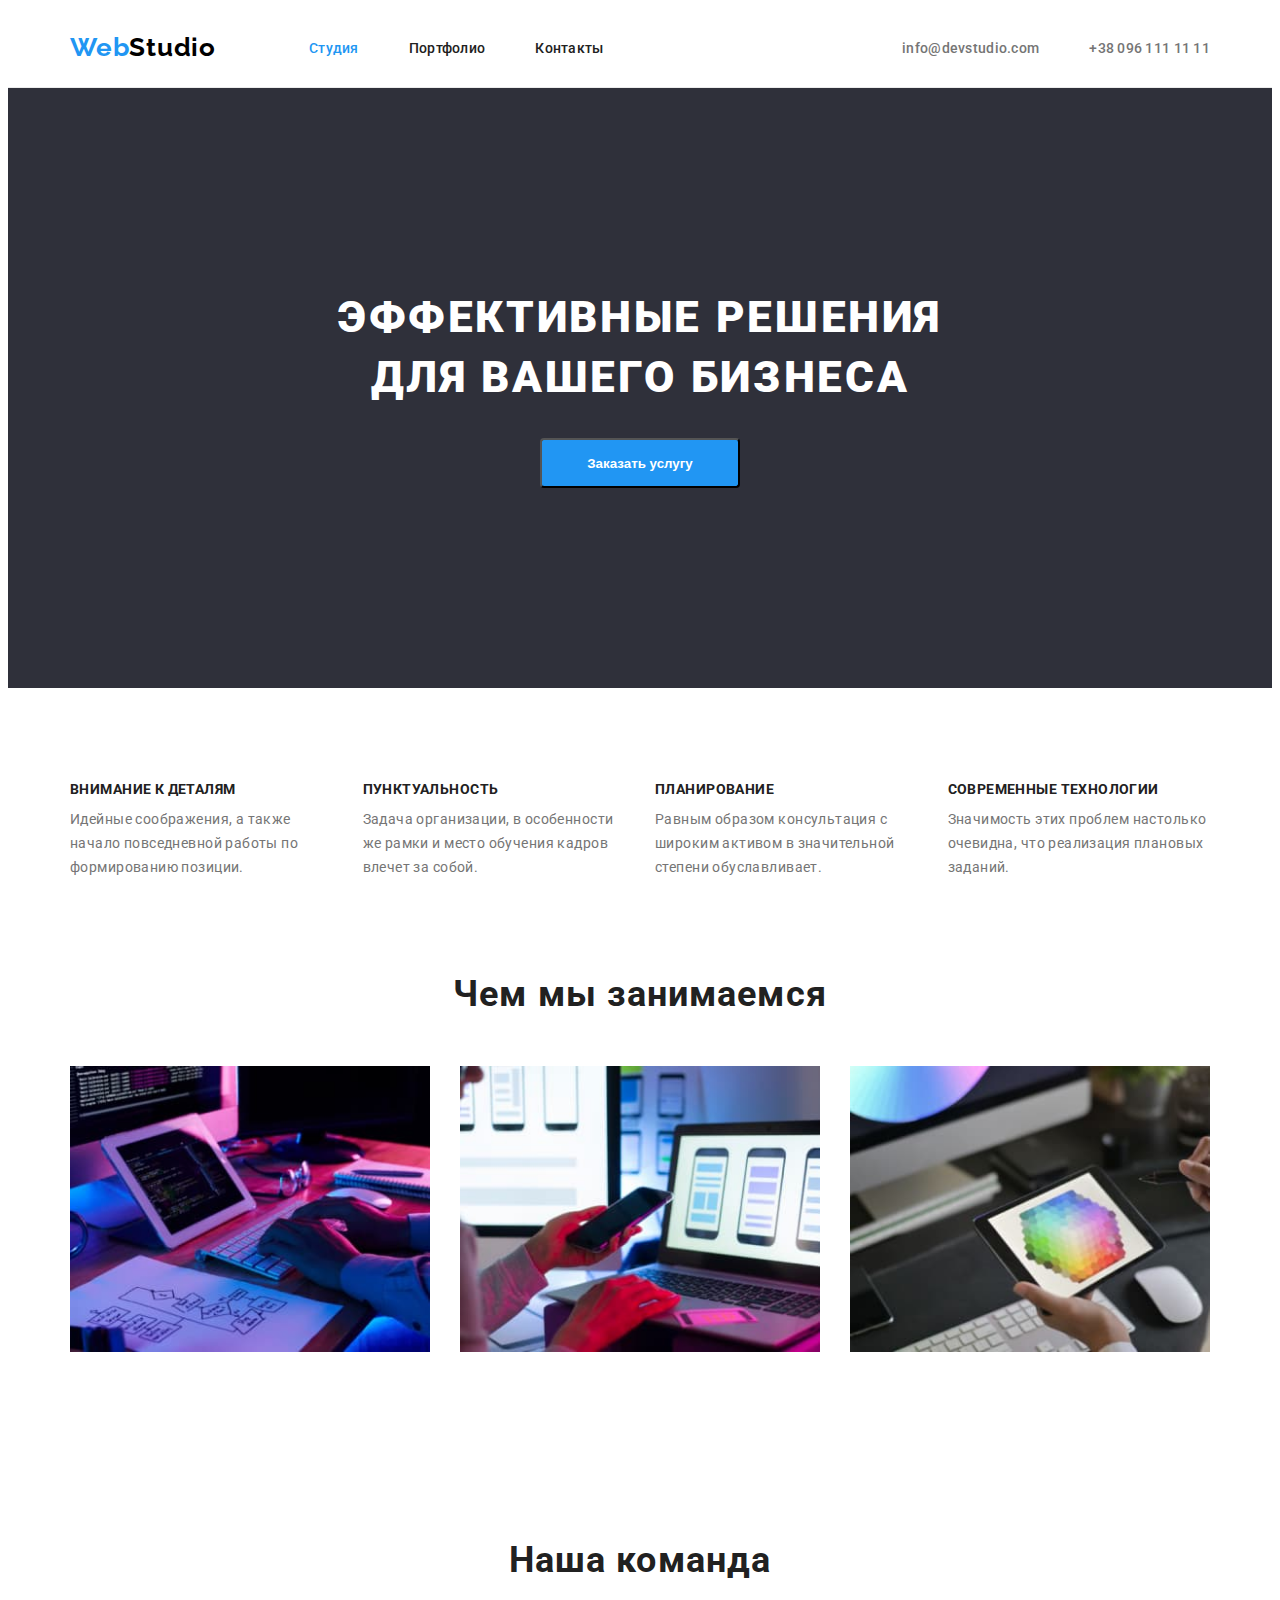
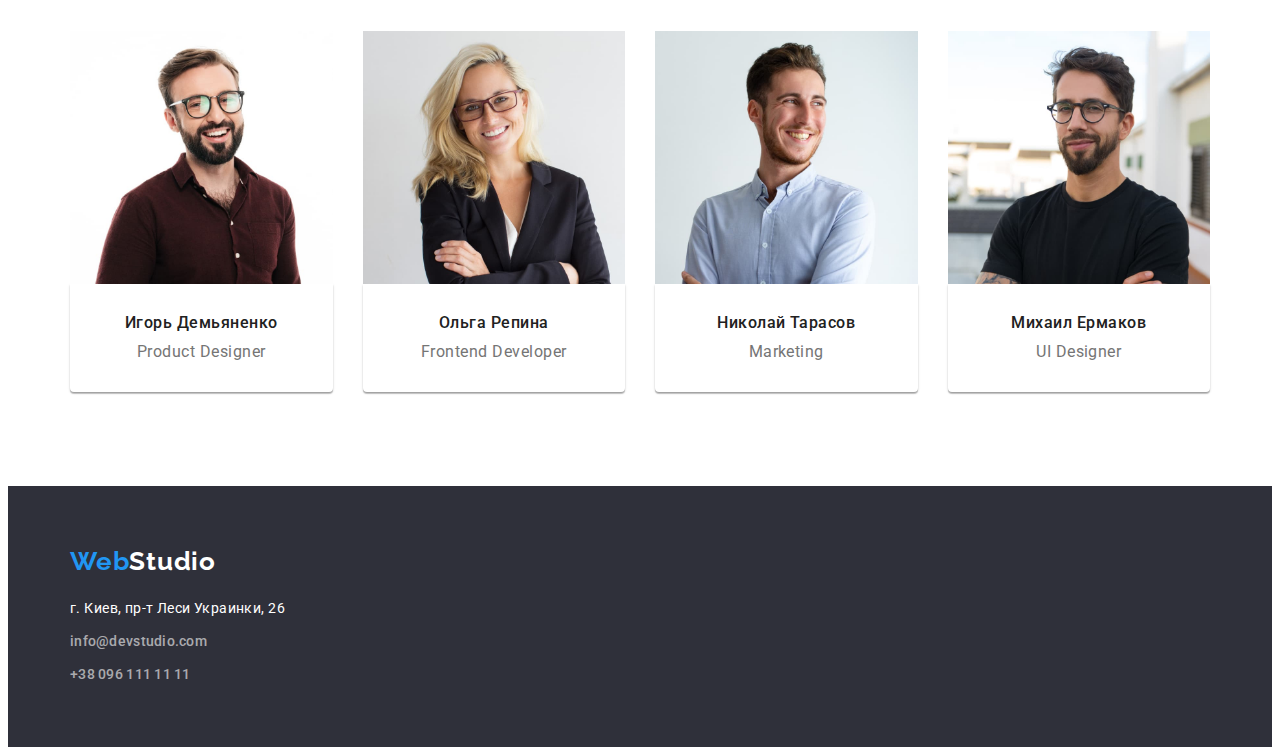
==== index.html @ b9862cbe "adds  previous files" ====
<!DOCTYPE html>
<html lang="ru">
<head>
    <meta charset="UTF-8">
    <meta http-equiv="X-UA-Compatible" content="IE=edge">
    <meta name="viewport" content="width=device-width, initial-scale=1.0">
    <title>Студия</title>
    <link rel="preconnect" href="https://fonts.googleapis.com">
    <link rel="preconnect" href="https://fonts.gstatic.com" crossorigin>
    <link href="https://fonts.googleapis.com/css2?family=Raleway:wght@700&family=Roboto:wght@400;500;700;900&display=swap"
        rel="stylesheet">
        <link rel="stylesheet" href="https://cdnjs.cloudflare.com/ajax/libs/modern-normalize/1.1.0/modern-normalize.min.css"
            integrity="sha512-wpPYUAdjBVSE4KJnH1VR1HeZfpl1ub8YT/NKx4PuQ5NmX2tKuGu6U/JRp5y+Y8XG2tV+wKQpNHVUX03MfMFn9Q=="
            crossorigin="anonymous" referrerpolicy="no-referrer" />
        <link rel="stylesheet" href="./css/styles.css">
</head>
<body>

    <!--Header-->
    <header class="site-header">
        <div class="container header-container">
            <nav class="nav">
                <div class="header-navigation">
                    <a href="./index.html" class="link-logo link logo-header"><span class="accent-logo">Web</span><span
                            class="part-logo">Studio</span></a>
                    <ul class="list-nav list header-list">
                        <li class="item-nav"><a href="./index.html" class="link current">Студия</a></li>
                        <li class="item-nav"><a href="./portfolio.html" class="link">Портфолио</a></li>
                        <li class="item-nav"><a href="" class="link">Контакты</a></li>
                    </ul>
                </div>
            </nav>
            <ul class="list-direction list header-list-direction">
                <li class="item item-direction"><a href="mailto:info@devstudio.com" class="link">info@devstudio.com</a></li>
                <li class="item item-direction"><a href="tel:+380961111111" class="link">+38 096 111 11 11</a></li>
            </ul>
        </div>
    </header>
    <main>
        <!--Hero-->
    
        <section class="hero section">
            <div class="container hero-container">
            <h1 class="hero-title">Эффективные решения для вашего бизнеса</h1>
            <button type="button" class="button-hero">Заказать услугу</button>
            </div>
        </section>
        <!--Benefits-->
        <section class="benefits section">
            <div class="container">
            <ul class="list-benefits list">
                <li class="item benefits-item">
                    <h3 class="title benefits-title">Внимание к деталям</h3>
                    <p class="text">Идейные соображения, а также начало повседневной работы по формированию позиции.</p>
                    </li>
                <li class="item benefits-item">
                    <h3 class="title benefits-title">Пунктуальность</h3>
                    <p class="text">Задача организации, в особенности же рамки и место обучения кадров влечет за собой.</p>
                </li>
                <li class="item benefits-item">
                    <h3 class="title benefits-title">Планирование</h3>
                    <p class="text">Равным образом консультация с широким активом в значительной степени обуславливает.</p>
                </li>
                <li class="item benefits-item">
                    <h3 class="title benefits-title">Современные технологии</h3>
                    <p class="text">Значимость этих проблем настолько очевидна, что реализация плановых заданий.</p>
                </li>
            </ul>
        </div>
        </section>
        <!--Work-->
        <section class="work section" >
        <div class="container work-container">
            <h2 class="title title-container">Чем мы занимаемся</h2>
            <ul class="list-work list">
            <li class="item item-work">
                <img src="./images/photo-one.jpg" alt="руки набирают на клавиатуре код страницы" width="370" class="picture">
            </li>
            <li class="item item-work">
                <img src="./images/photo-two.jpg" alt="подбирают дизайн для смартфона" width="370" class="picture">
            </li>
            <li class="item item-work">
                <img src="./images/photo-three.jpg" alt="подбирают цветовые решения" width="370" class="picture">
            </li>
            </ul>
        </div>
        </section>
        <!--Team-->
        <section class="team section">
        <div class="container team-container">
            <h2 class="title title-container">Наша команда</h2>
            <ul class="list-team list">
                <li class="item-team item"> 
                    <img src="./images/photo-igori.jpg" alt="фото Игорь" width="270" class="picture-team">
                <div class="item-team-content">
                    <h3 class="team-title">Игорь Демьяненко</h3>
                    <p class="text">Product Designer</p>
            </div>
                </li>      
                <li class="item-team item "> 
                    <img src="./images/photo-oliga.jpg" alt="фото Ольга" width="270" class="picture-team">
                <div class="item-team-content">
                    <h3 class="team-title">Ольга Репина</h3>
                    <p class="text">Frontend Developer</p> 
            </div>
                </li>          
                <li class="item-team item">
                    <img src="./images/photo-nikolaj.jpg" alt="фото Николай" width="270" class="picture-team">
                <div class="item-team-content">
                    <h3 class="team-title">Николай Тарасов</h3>
                    <p class="text">Marketing</p>             
            </div>
                </li>          
                <li class="item-team item ">
                    <img src="./images/photo-mihail.jpg" alt="фото Михаил" width="270" class="picture-team">
                <div class="item-team-content">
                    <h3 class="team-title">Михаил Ермаков</h3>
                    <p class="text">UI Designer</p>             
            </div>
                </li>
            </ul>
        </div>
        </section>
    </main>
    <!--Footer-->
    <footer class="footer">
    <div class="container">
        <a href="./index.html" class="link-logo link logo-footer"><span class="accent-logo">Web</span><span class="part-logo">Studio</span></a>
        <address class="address footer-address">г. Киев, пр-т Леси Украинки, 26</address>
        <ul class="list-direction list">
            <li class="item footer-item"><a href="mailto:info@devstudio.com" class="link">info@devstudio.com</a></li>
            <li class="item footer-item"><a href="tel:+380961111111" class="link">+38 096 111 11 11</a></li>
        </ul> 
    </div>
    </footer>

</body>
</html>
---- css/styles.css ----
:root {
  --primary-text-color: #757575;
  --secondary-text-color: #212121;
  --accent-text-color: #2196f3;
  --white-color: #ffffff;
  --background-aditional-color: #f5f4fa;
  --background-accent-color: #2f303a;
  --secondary-logo-color: #000000;
  --header-border-color: #ececec;
  --border-color: #eeeeee;
}
html {
  box-sizing: border-box;
}
*,
*::before,
*::after {
  box-sizing: inherit;
}
p,
h1,
h2,
h3,
h4,
h5,
h6 {
  margin: 0;
}

ul {
  margin: 0;
  padding: 0;
  list-style: none;
}
img {
  display: block;
  max-width: 100%;
  height: auto;
}
address {
  font-style: normal;
}
body {
  background-color: var(--white-color);
  color: var(--primary-text-color);
  font-family: Roboto, Sans-serif;
}
.title {
  color: var(--secondary-text-color);
}
.link {
  text-decoration: none;
}
.button {
  font-family: inherit;
  cursor: pointer;
}
.button:hover,
.button:focus {
  color: var(--white-color);
  background-color: var(--accent-text-color);
}
.container {
  width: 1170px;
  padding-left: 15px;
  padding-right: 15px;
  margin: 0 auto;
}
.title-container {
  margin-bottom: 50px;
}
.section {
  padding-top: 94px;
  padding-bottom: 94px;
}

/* ------------------------------------------------header---------------------------------*/

.header-container {
  display: flex;
  align-items: center;
  justify-content: space-between;
}
.header-navigation {
  display: flex;
  align-items: center;
}
.header-list {
  display: flex;
  align-items: center;
}
.header-list-direction {
  display: flex;
  align-items: center;
  margin-left: auto;
}
.site-header {
  border-bottom: 1px solid var(--header-border-color);
  padding-top: 24px;
  padding-bottom: 25px;
}

/*--------------------------------------------------logo-----------------------------------*/

.nav .link-logo {
  font-family: Raleway, sans-serif;
  font-weight: 700;
  font-size: 26px;
  line-height: 1.17;
  letter-spacing: 0.03em;
  text-decoration: none;
}
.accent-logo {
  color: var(--accent-text-color);
}
.part-logo {
  color: var(--secondary-logo-color);
}
.logo-header {
  margin-right: 93px;
}
/*------------------------------------------------navigation----------------------------------*/
.list-nav .link {
  color: var(--secondary-text-color);
  font-weight: 500;
  font-size: 14px;
  line-height: 1.14;
  letter-spacing: 0.02em;
}
.item-nav {
  margin-right: 50px;
}
.item-nav:last-child {
  margin-right: 0;
}
.current.link {
  color: var(--accent-text-color);
}
.link:hover,
.link:focus {
  color: var(--accent-text-color);
}
/*------------------------------------------------direction----------------------------------*/
.list-direction .link {
  color: inherit;
  font-weight: 500;
  font-size: 14px;
  line-height: 1.14;
  letter-spacing: 0.02em;
}
.list-direction .link:hover,
.list-direction .link:focus {
  color: var(--accent-text-color);
}
.item-direction {
  margin-right: 50px;
}
.item-direction:last-child {
  margin-right: 0;
}
/*------------------------------------------------hero----------------------------------*/

.hero {
  background-color: var(--background-accent-color);
  padding-top: 200px;
  padding-bottom: 200px;
}
.hero-title {
  color: var(--white-color);
  background-color: var(--background-accent-color);
  font-weight: 900;
  font-size: 44px;
  line-height: 1.36;
  letter-spacing: 0.06em;
  text-align: center;
  text-transform: uppercase;
  margin-bottom: 30px;
  max-width: 696px;
  margin-left: auto;
  margin-right: auto;
}

.button-hero {
  display: block;
  margin: 0 auto;
  font-weight: 700;
  min-width: 200px;
  min-height: 50px;
  border-radius: 4px;
  padding: 10px 32px;
  cursor: pointer;
  background-color: var(--accent-text-color);
  color: var(--white-color);
}
/*------------------------------------------------Benefits----------------------------------*/
.benefits-title {
  font-weight: 700;
  font-size: 14px;
  line-height: 1.14;
  letter-spacing: 0.03em;
  text-transform: uppercase;
  color: var(--secondary-text-color);
  margin-bottom: 10px;
}
.benefits .text {
  font-size: 14px;
  line-height: 1.71;
  letter-spacing: 0.03em;
}

.list-benefits {
  display: flex;
  flex-wrap: wrap;
  margin-left: -30px;
}
.benefits-item {
  flex-basis: calc(100% / 4 - 30px);
  margin-left: 30px;
}
/*------------------------------------------------work----------------------------------*/
.work {
  padding-top: 0;
}
.work .title {
  font-weight: 700;
  font-size: 36px;
  line-height: 1.16;
  text-align: center;
  letter-spacing: 0.03em;
  color: var(--secondary-text-color);
  margin-bottom: 50px;
}
.list-work {
  display: flex;
  flex-wrap: wrap;
  margin-left: -30px;
  margin-top: -30px;
}
.item-work {
  flex-basis: calc(100% / 3 - 30px);
  margin-left: 30px;
  margin-top: 30px;
}
/*------------------------------------------------team----------------------------------*/
.team .title {
  font-weight: 700;
  font-size: 36px;
  line-height: 1.16;
  text-align: center;
  letter-spacing: 0.03em;
  color: var(--secondary-text-color);
}
.team-title {
  font-weight: 500;
  font-size: 16px;
  line-height: 1.18;
  text-align: center;
  letter-spacing: 0.03em;
  color: var(--secondary-text-color);
  margin-bottom: 10px;
}
.team .text {
  font-size: 16px;
  line-height: 1.18;
  text-align: center;
  letter-spacing: 0.03em;
}
.picture-team {
  display: block;
  max-width: 100%;
  height: auto;
}
.list-team {
  display: flex;
  flex-wrap: wrap;
  margin-left: -30px;
  margin-top: -30px;
}
.item-team {
  flex-basis: calc(100% / 4 - 30px);
  margin-left: 30px;
  margin-top: 30px;
}

.item-team-content {
  padding-top: 30px;
  padding-bottom: 30px;
  background: var(--white-color);
  box-shadow: 0px 1px 3px rgba(0, 0, 0, 0.12), 0px 1px 1px rgba(0, 0, 0, 0.14),
    0px 2px 1px rgba(0, 0, 0, 0.2);
  border-radius: 0px 0px 4px 4px;
}

/*------------------------------------------------footer----------------------------------*/
.footer .link-logo {
  font-family: Raleway, sans-serif;
  font-weight: 700;
  font-size: 26px;
  line-height: 1.19;
  letter-spacing: 0.03em;
  text-decoration: none;
}
.footer .accent-logo {
  color: var(--accent-text-color);
}
.footer .part-logo {
  color: var(--white-color);
}
.footer .address {
  font-weight: 400;
  font-size: 14px;
  line-height: 1.71;
  letter-spacing: 0.03em;
  color: var(--white-color);
}
.footer {
  background-color: var(--background-accent-color);
  padding-top: 60px;
  padding-bottom: 60px;
}

.footer .list-direction {
  font-size: 14px;
  font-weight: 400;
  line-height: 1.71;
  letter-spacing: 0.03em;
  color: rgba(255, 255, 255, 0.6);
}

.footer-address {
  margin-top: 20px;
  margin-bottom: 9px;
}
.footer-item {
  margin-bottom: 9px;
}
.footer-item:last-child {
  margin-bottom: 0;
}
/*------------------------------------------------Portfolio Projects----------------------------------*/
.projects {
  padding-top: 94px;
  padding-bottom: 94px;
}
.list-filters {
  display: flex;
  justify-content: center;
  margin-bottom: 50px;
}

.button-projects {
  border: none;
  display: inline-block;
  padding: 6px 22px;
  border-radius: 4px;
  font-weight: 500;
  font-size: 16px;
  line-height: 1.62;
  text-align: center;
  letter-spacing: 0.03em;
  color: var(--secondary-text-color);
  margin-left: 8px;
}
.current.button {
  color: var(--white-color);
  background-color: var(--accent-text-color);
  width: 73px;
  box-shadow: 0px 3px 1px rgba(0, 0, 0, 0.1), 0px 1px 2px rgba(0, 0, 0, 0.08),
    0px 2px 2px rgba(0, 0, 0, 0.12);
}
.title-projects {
  font-weight: 700;
  font-size: 18px;
  line-height: 2;
  letter-spacing: 0.06em;
  color: var(--secondary-text-color);
}
.list-projects .text {
  font-size: 16px;
  line-height: 1.87;
  letter-spacing: 0.03em;
  color: var(--primary-text-color);
}
.list-projects {
  display: flex;
  flex-wrap: wrap;
  margin-left: -30px;
  margin-top: -30px;
}
.item-projects {
  flex-basis: calc(100% / 3 - 30px);
  margin-left: 30px;
  margin-top: 30px;
}
.projects-content {
  padding-top: 20px;
  padding-bottom: 20px;
  padding-left: 24px;
  border-bottom: 1px solid var(--border-color);
  border-left: 1px solid var(--border-color);
  border-right: 1px solid var(--border-color);
}
.title-projects {
  margin-bottom: 4px;
}
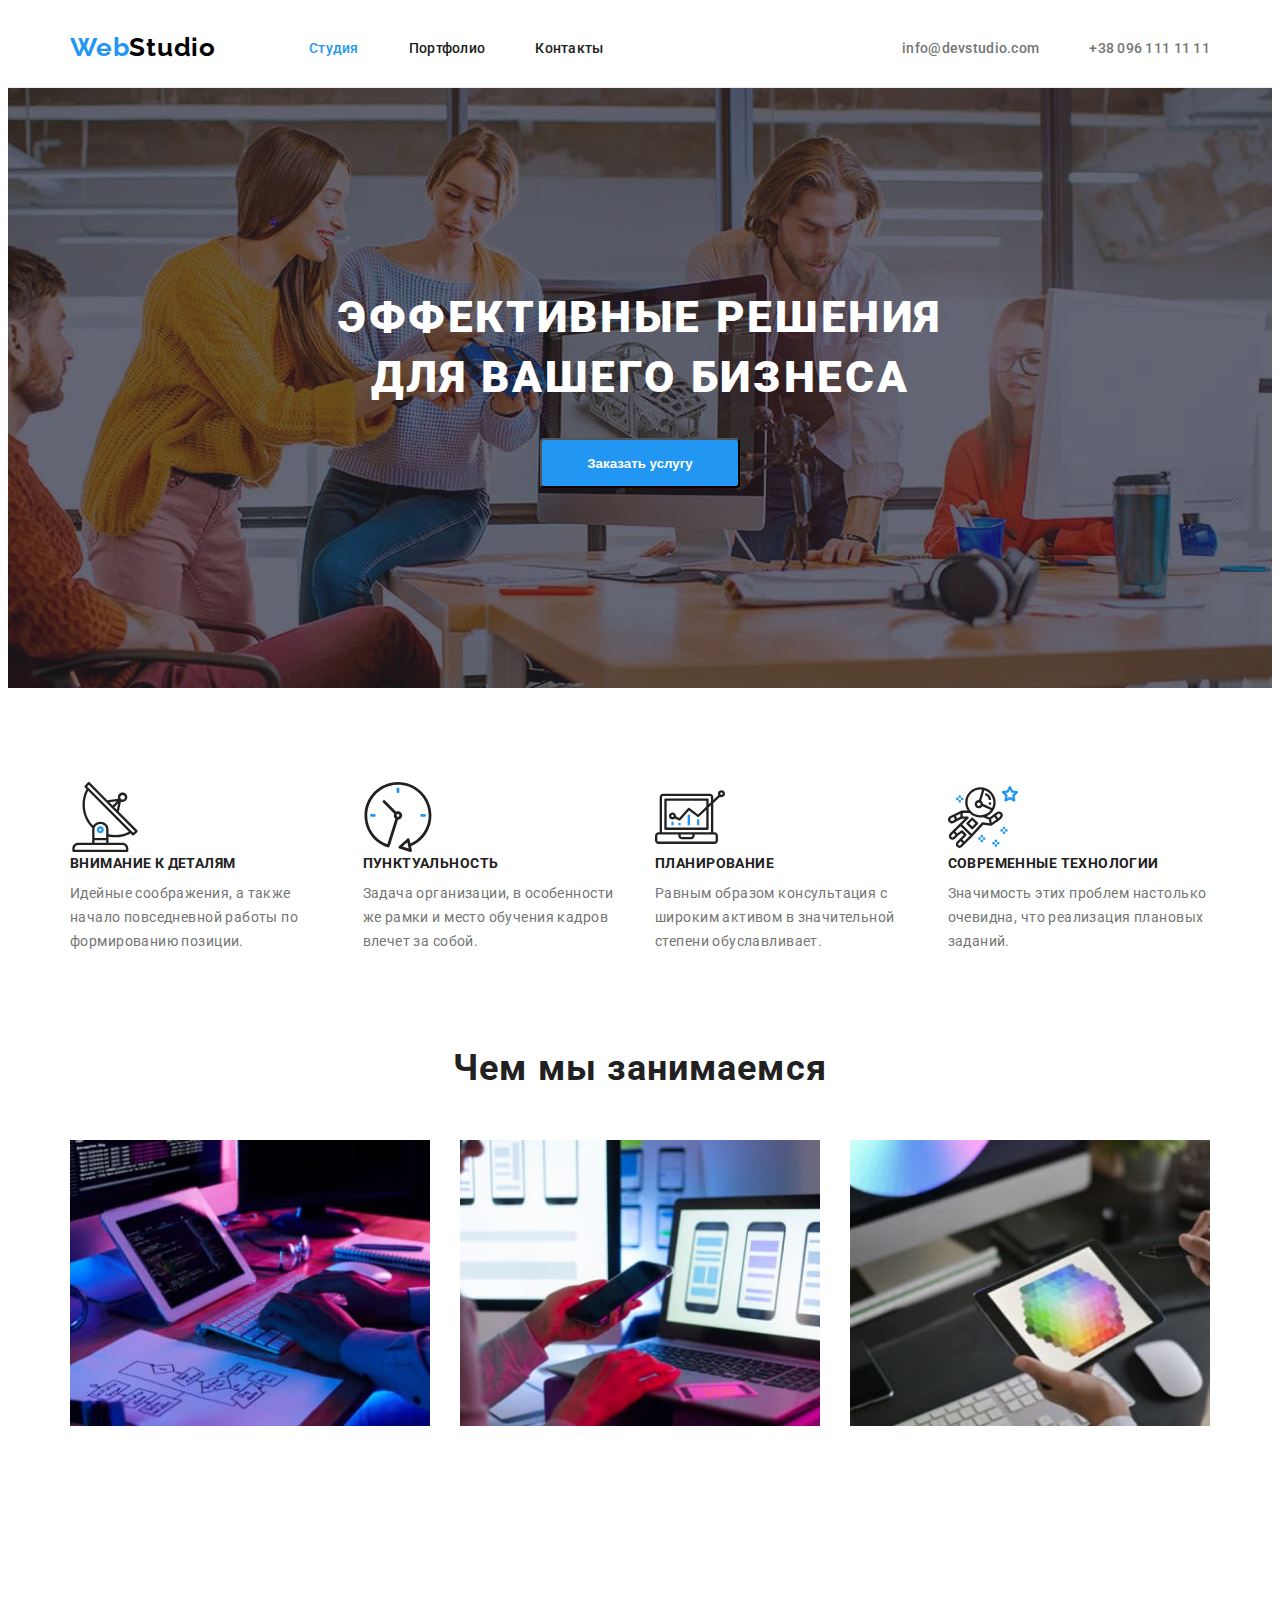
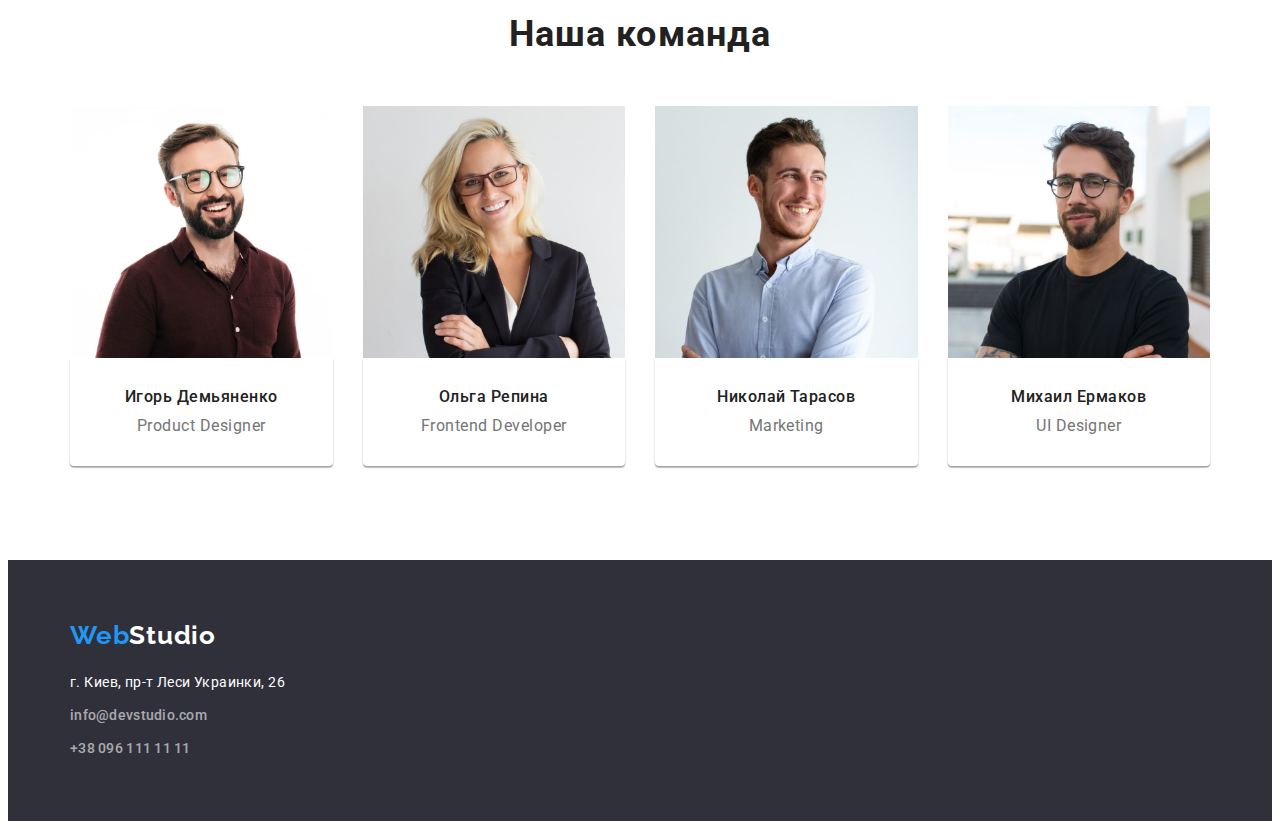
==== commit bd4e9469: "adds svg content" ====
--- a/index.html
+++ b/index.html
@@ -50,18 +50,38 @@
             <div class="container">
             <ul class="list-benefits list">
                 <li class="item benefits-item">
+                    <div class="benefits-item-block">
+                        <svg class="benefits-icon" width="70" height="70">
+                        <use href="./images/icons.svg#icon-antenna"></use>
+                        </svg>
+                    </div>
                     <h3 class="title benefits-title">Внимание к деталям</h3>
                     <p class="text">Идейные соображения, а также начало повседневной работы по формированию позиции.</p>
                     </li>
                 <li class="item benefits-item">
+                    <div class="benefits-item-block">
+                        <svg class="benefits-icon" width="70" height="70">
+                            <use href="./images/icons.svg#icon-clock"></use>
+                        </svg>
+                    </div>
                     <h3 class="title benefits-title">Пунктуальность</h3>
                     <p class="text">Задача организации, в особенности же рамки и место обучения кадров влечет за собой.</p>
                 </li>
                 <li class="item benefits-item">
+                    <div class="benefits-item-block">
+                        <svg class="benefits-icon" width="70" height="70">
+                            <use href="./images/icons.svg#icon-diagram"></use>
+                        </svg>
+                    </div>
                     <h3 class="title benefits-title">Планирование</h3>
                     <p class="text">Равным образом консультация с широким активом в значительной степени обуславливает.</p>
                 </li>
                 <li class="item benefits-item">
+                    <div class="benefits-item-block">
+                        <svg class="benefits-icon" width="70" height="70">
+                            <use href="./images/icons.svg#icon-astronaut"></use>
+                        </svg>
+                    </div>
                     <h3 class="title benefits-title">Современные технологии</h3>
                     <p class="text">Значимость этих проблем настолько очевидна, что реализация плановых заданий.</p>
                 </li>
--- a/css/styles.css
+++ b/css/styles.css
@@ -8,6 +8,7 @@
   --secondary-logo-color: #000000;
   --header-border-color: #ececec;
   --border-color: #eeeeee;
+  --background-hero-color: #c4c4c4;
 }
 html {
   box-sizing: border-box;
@@ -161,13 +162,26 @@
 /*------------------------------------------------hero----------------------------------*/
 
 .hero {
-  background-color: var(--background-accent-color);
   padding-top: 200px;
   padding-bottom: 200px;
-}
+  max-width: 1600px;
+  min-height: 600px;
+  margin-left: auto;
+  margin-right: auto;
+  background-color: var(--background-hero-color);
+  background-image: linear-gradient(
+      to right,
+      rgba(47, 48, 58, 0.4),
+      rgba(47, 48, 58, 0.4)
+    ),
+    url("../images/background-hero.jpg");
+  background-size: cover;
+  background-repeat: no-repeat;
+  background-position: center;
+}
+
 .hero-title {
   color: var(--white-color);
-  background-color: var(--background-accent-color);
   font-weight: 900;
   font-size: 44px;
   line-height: 1.36;
@@ -361,10 +375,27 @@
   color: var(--secondary-text-color);
   margin-left: 8px;
 }
+.button-projects:hover {
+  box-shadow: 0px 3px 1px rgba(0, 0, 0, 0.1), 0px 1px 2px rgba(0, 0, 0, 0.08),
+    0px 2px 2px rgba(0, 0, 0, 0.12);
+}
+.button-projects:focus {
+  box-shadow: 0px 3px 1px rgba(0, 0, 0, 0.1), 0px 1px 2px rgba(0, 0, 0, 0.08),
+    0px 2px 2px rgba(0, 0, 0, 0.12);
+}
+
 .current.button {
   color: var(--white-color);
   background-color: var(--accent-text-color);
   width: 73px;
+  box-shadow: 0px 3px 1px rgba(0, 0, 0, 0.1), 0px 1px 2px rgba(0, 0, 0, 0.08),
+    0px 2px 2px rgba(0, 0, 0, 0.12);
+}
+.current.button:hover {
+  box-shadow: 0px 3px 1px rgba(0, 0, 0, 0.1), 0px 1px 2px rgba(0, 0, 0, 0.08),
+    0px 2px 2px rgba(0, 0, 0, 0.12);
+}
+.current.button:focus {
   box-shadow: 0px 3px 1px rgba(0, 0, 0, 0.1), 0px 1px 2px rgba(0, 0, 0, 0.08),
     0px 2px 2px rgba(0, 0, 0, 0.12);
 }
@@ -391,6 +422,10 @@
   flex-basis: calc(100% / 3 - 30px);
   margin-left: 30px;
   margin-top: 30px;
+}
+.item-projects:hover {
+  box-shadow: 0px 3px 1px rgba(0, 0, 0, 0.1), 0px 1px 2px rgba(0, 0, 0, 0.08),
+    0px 2px 2px rgba(0, 0, 0, 0.12);
 }
 .projects-content {
   padding-top: 20px;
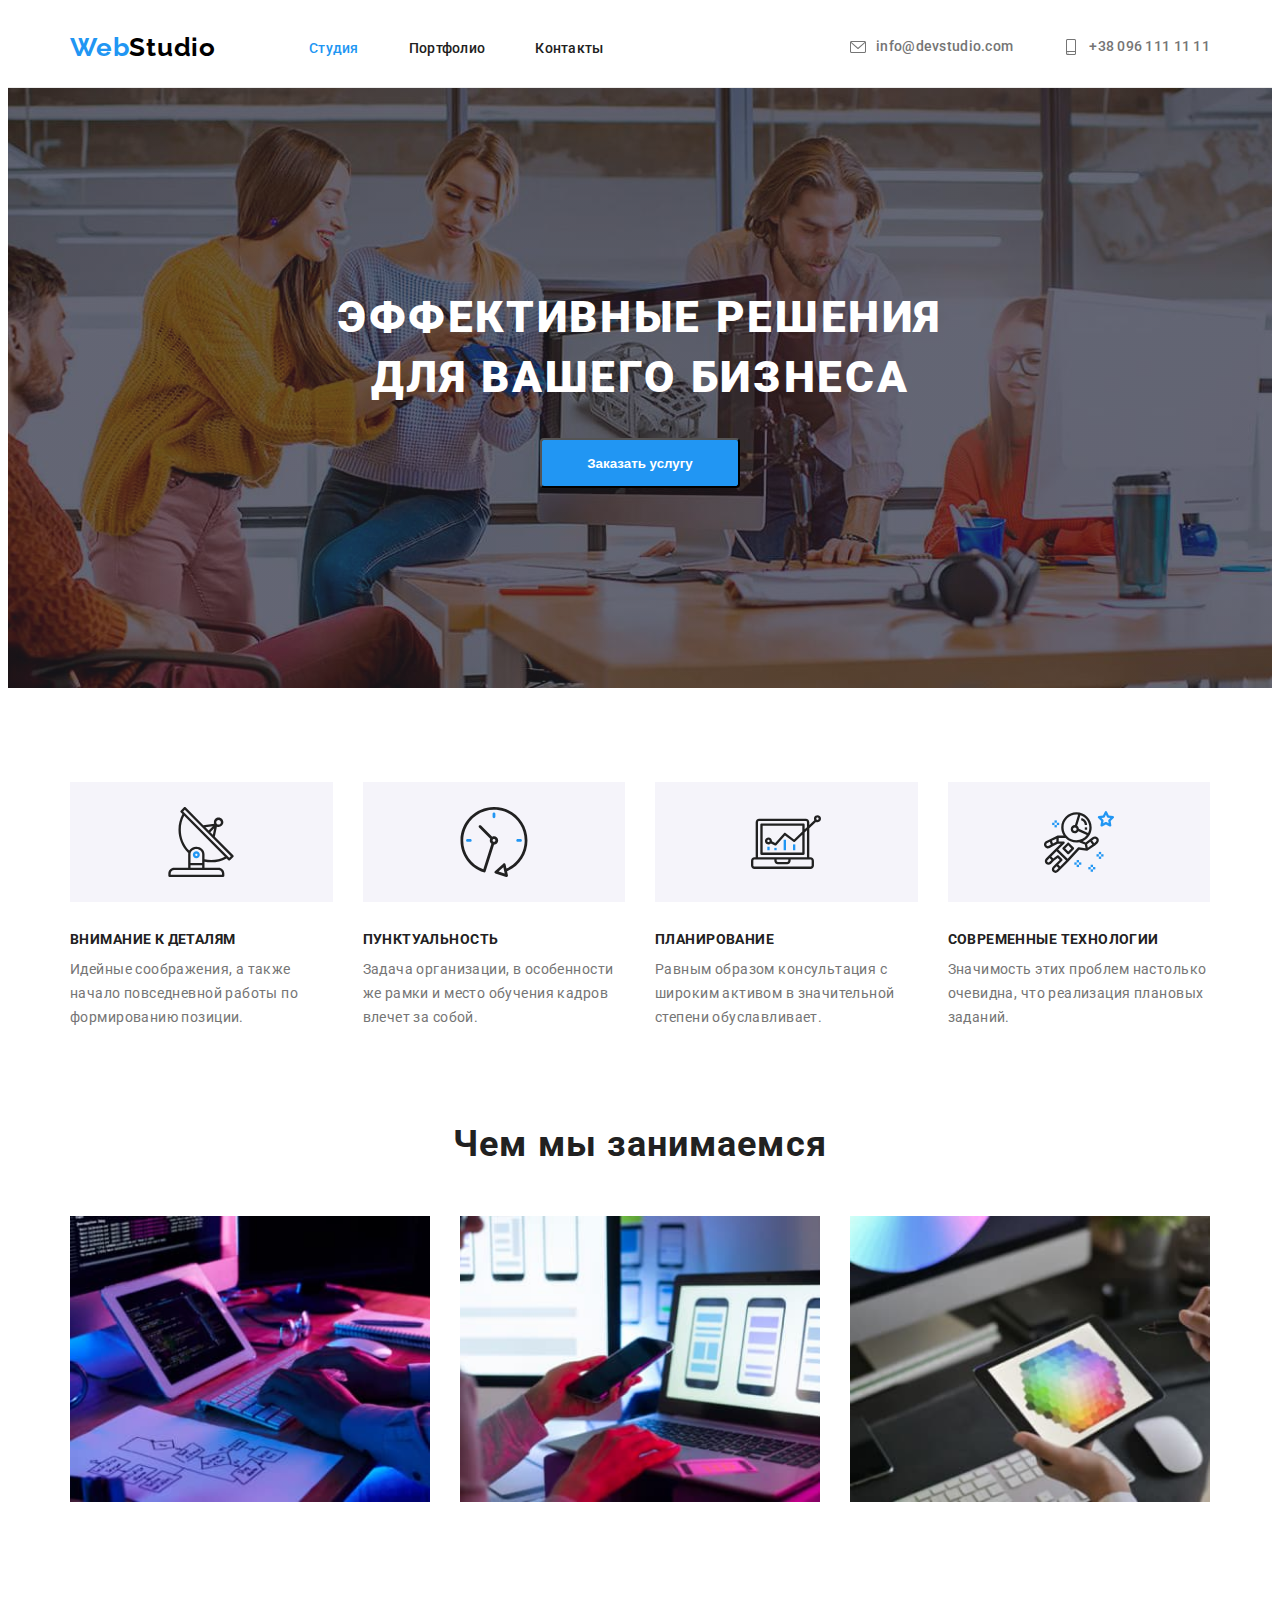
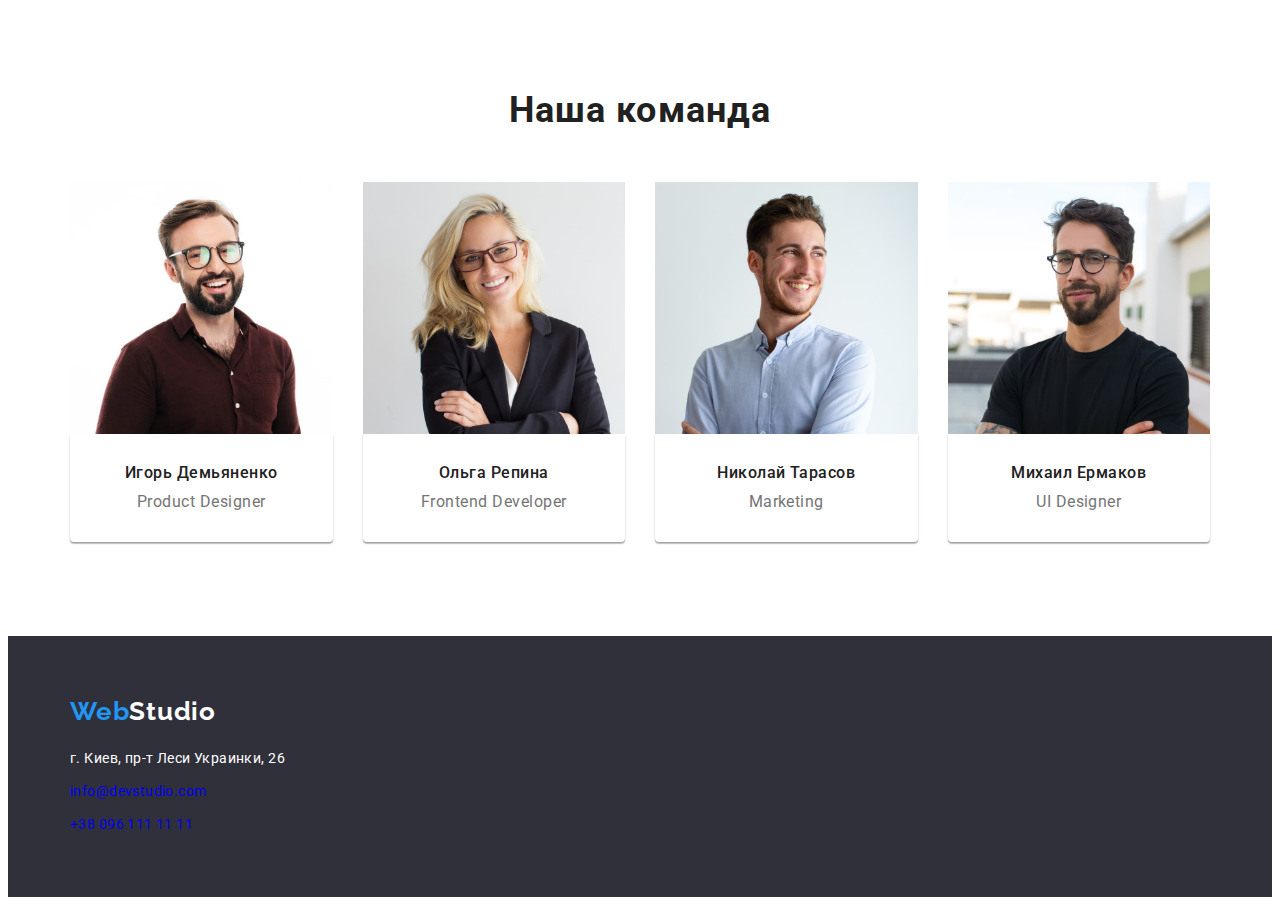
==== commit 9b7b202e: "ads direction icons" ====
--- a/index.html
+++ b/index.html
@@ -31,8 +31,10 @@
                 </div>
             </nav>
             <ul class="list-direction list header-list-direction">
-                <li class="item item-direction"><a href="mailto:info@devstudio.com" class="link">info@devstudio.com</a></li>
-                <li class="item item-direction"><a href="tel:+380961111111" class="link">+38 096 111 11 11</a></li>
+                <li class="item item-direction"><a href="mailto:info@devstudio.com" class="link link-direction"> <svg class="direction-icon" width="16" height="16"> <use href="./images/icons.svg#icon-envelope"></use></svg>info@devstudio.com</a></li>
+                <li class="item item-direction"><a href="tel:+380961111111" class="link link-direction"> <svg class="direction-icon" width="16" height="16">
+                    <use href="./images/icons.svg#icon-smartphone"></use>
+                </svg>+38 096 111 11 11</a></li>
             </ul>
         </div>
     </header>
--- a/css/styles.css
+++ b/css/styles.css
@@ -74,7 +74,9 @@
   padding-top: 94px;
   padding-bottom: 94px;
 }
-
+svg {
+  fill: currentColor;
+}
 /* ------------------------------------------------header---------------------------------*/
 
 .header-container {
@@ -142,23 +144,32 @@
   color: var(--accent-text-color);
 }
 /*------------------------------------------------direction----------------------------------*/
-.list-direction .link {
+.link-direction {
+  display: flex;
+  align-items: center;
   color: inherit;
   font-weight: 500;
   font-size: 14px;
   line-height: 1.14;
   letter-spacing: 0.02em;
 }
-.list-direction .link:hover,
-.list-direction .link:focus {
-  color: var(--accent-text-color);
-}
+
 .item-direction {
+  display: flex;
   margin-right: 50px;
 }
 .item-direction:last-child {
   margin-right: 0;
 }
+.link-direction:hover,
+.link-direction:focus {
+  color: var(--accent-text-color);
+}
+.direction-icon {
+  fill: currentColor;
+  margin-right: 10px;
+}
+
 /*------------------------------------------------hero----------------------------------*/
 
 .hero {
@@ -226,10 +237,22 @@
   display: flex;
   flex-wrap: wrap;
   margin-left: -30px;
+  margin-top: -30px;
 }
 .benefits-item {
   flex-basis: calc(100% / 4 - 30px);
   margin-left: 30px;
+  margin-top: 30px;
+}
+.benefits-item-block {
+  display: flex;
+  max-width: 270px;
+  height: 120px;
+  background-color: #f5f4fa;
+  margin-bottom: 30px;
+}
+.benefits-icon {
+  margin: auto;
 }
 /*------------------------------------------------work----------------------------------*/
 .work {
@@ -256,6 +279,7 @@
   margin-top: 30px;
 }
 /*------------------------------------------------team----------------------------------*/
+
 .team .title {
   font-weight: 700;
   font-size: 36px;
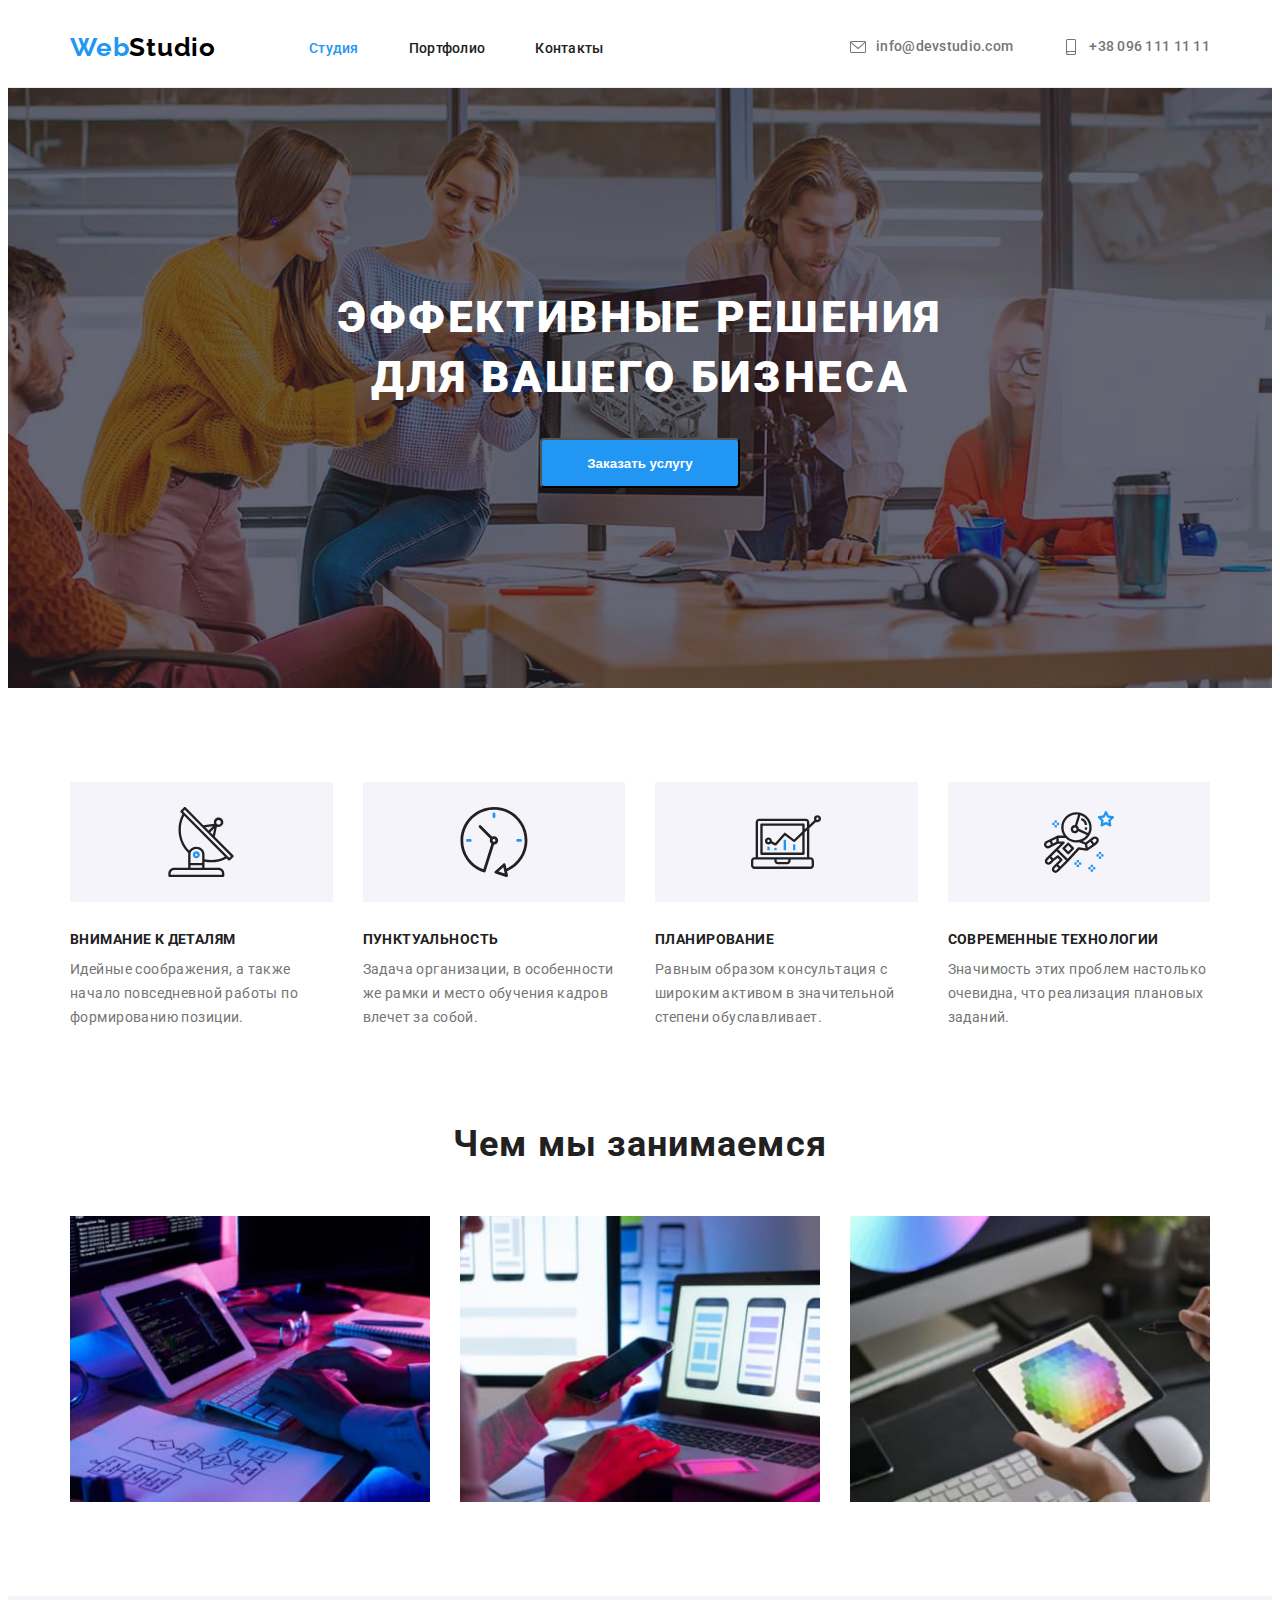
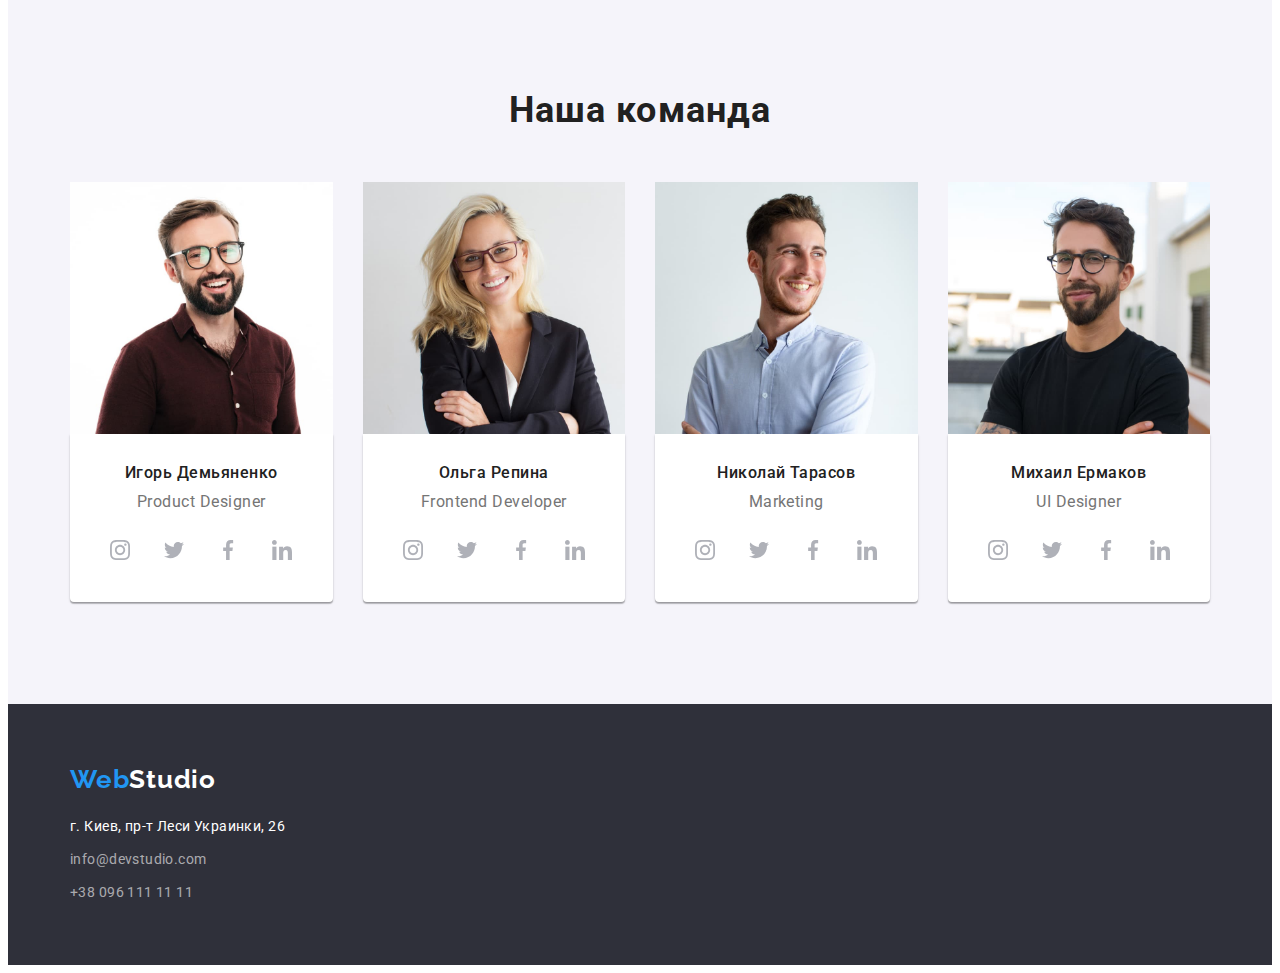
==== commit 6ad86f93: "adds svg in team section" ====
--- a/index.html
+++ b/index.html
@@ -24,14 +24,15 @@
                     <a href="./index.html" class="link-logo link logo-header"><span class="accent-logo">Web</span><span
                             class="part-logo">Studio</span></a>
                     <ul class="list-nav list header-list">
-                        <li class="item-nav"><a href="./index.html" class="link current">Студия</a></li>
-                        <li class="item-nav"><a href="./portfolio.html" class="link">Портфолио</a></li>
-                        <li class="item-nav"><a href="" class="link">Контакты</a></li>
+                        <li class="item-nav"><a href="./index.html" class="link-nav link current">Студия</a></li>
+                        <li class="item-nav"><a href="./portfolio.html" class="link-nav link">Портфолио</a></li>
+                        <li class="item-nav"><a href="" class="link-nav link">Контакты</a></li>
                     </ul>
                 </div>
             </nav>
             <ul class="list-direction list header-list-direction">
-                <li class="item item-direction"><a href="mailto:info@devstudio.com" class="link link-direction"> <svg class="direction-icon" width="16" height="16"> <use href="./images/icons.svg#icon-envelope"></use></svg>info@devstudio.com</a></li>
+                <li class="item item-direction"><a href="mailto:info@devstudio.com" class="link link-direction"> <svg class="direction-icon" width="16" height="16"> 
+                    <use href="./images/icons.svg#icon-envelope"></use></svg>info@devstudio.com</a></li>
                 <li class="item item-direction"><a href="tel:+380961111111" class="link link-direction"> <svg class="direction-icon" width="16" height="16">
                     <use href="./images/icons.svg#icon-smartphone"></use>
                 </svg>+38 096 111 11 11</a></li>
@@ -114,30 +115,153 @@
             <ul class="list-team list">
                 <li class="item-team item"> 
                     <img src="./images/photo-igori.jpg" alt="фото Игорь" width="270" class="picture-team">
-                <div class="item-team-content">
+            <div class="item-team-content">
                     <h3 class="team-title">Игорь Демьяненко</h3>
                     <p class="text">Product Designer</p>
-            </div>
+            
+            <ul class="team-social-list list">
+                <li class="team-social-item">
+                    <a href="" class="team-social-link link"> 
+                        <svg class="team-social-icon" width="20" height="20"> 
+                            <use href="./images/icons.svg#icon-instagram"></use>
+                        </svg>
+                    </a>
+                </li>
+            <li class="team-social-item">
+                <a href="" class="team-social-link link">
+                    <svg class="team-social-icon" width="20" height="20">
+                        <use href="./images/icons.svg#icon-twitter"></use>
+                    </svg>
+                </a>
+            </li>
+            <li class="team-social-item">
+                <a href="" class="team-social-link link">
+                    <svg class="team-social-icon" width="20" height="20">
+                        <use href="./images/icons.svg#icon-facebook"></use>
+                    </svg>
+                </a>
+            </li>
+            <li class="team-social-item">
+                <a href="" class="team-social-link link">
+                    <svg class="team-social-icon" width="20" height="20">
+                        <use href="./images/icons.svg#icon-linkedin"></use>
+                    </svg>
+                </a>
+            </li>
+            </ul>
+            </div>
+
+            
                 </li>      
                 <li class="item-team item "> 
                     <img src="./images/photo-oliga.jpg" alt="фото Ольга" width="270" class="picture-team">
                 <div class="item-team-content">
                     <h3 class="team-title">Ольга Репина</h3>
                     <p class="text">Frontend Developer</p> 
+                    <ul class="team-social-list list">
+                        <li class="team-social-item">
+                            <a href="" class="team-social-link link">
+                                <svg class="team-social-icon" width="20" height="20">
+                                    <use href="./images/icons.svg#icon-instagram"></use>
+                                </svg>
+                            </a>
+                        </li>
+                        <li class="team-social-item">
+                            <a href="" class="team-social-link link">
+                                <svg class="team-social-icon" width="20" height="20">
+                                    <use href="./images/icons.svg#icon-twitter"></use>
+                                </svg>
+                            </a>
+                        </li>
+                        <li class="team-social-item">
+                            <a href="" class="team-social-link link">
+                                <svg class="team-social-icon" width="20" height="20">
+                                    <use href="./images/icons.svg#icon-facebook"></use>
+                                </svg>
+                            </a>
+                        </li>
+                        <li class="team-social-item">
+                            <a href="" class="team-social-link link">
+                                <svg class="team-social-icon" width="20" height="20">
+                                    <use href="./images/icons.svg#icon-linkedin"></use>
+                                </svg>
+                            </a>
+                        </li>
+                    </ul>
             </div>
                 </li>          
                 <li class="item-team item">
                     <img src="./images/photo-nikolaj.jpg" alt="фото Николай" width="270" class="picture-team">
                 <div class="item-team-content">
                     <h3 class="team-title">Николай Тарасов</h3>
-                    <p class="text">Marketing</p>             
+                    <p class="text">Marketing</p>   
+                    <ul class="team-social-list list">
+                        <li class="team-social-item">
+                            <a href="" class="team-social-link link">
+                                <svg class="team-social-icon" width="20" height="20">
+                                    <use href="./images/icons.svg#icon-instagram"></use>
+                                </svg>
+                            </a>
+                        </li>
+                        <li class="team-social-item">
+                            <a href="" class="team-social-link link">
+                                <svg class="team-social-icon" width="20" height="20">
+                                    <use href="./images/icons.svg#icon-twitter"></use>
+                                </svg>
+                            </a>
+                        </li>
+                        <li class="team-social-item">
+                            <a href="" class="team-social-link link">
+                                <svg class="team-social-icon" width="20" height="20">
+                                    <use href="./images/icons.svg#icon-facebook"></use>
+                                </svg>
+                            </a>
+                        </li>
+                        <li class="team-social-item">
+                            <a href="" class="team-social-link link">
+                                <svg class="team-social-icon" width="20" height="20">
+                                    <use href="./images/icons.svg#icon-linkedin"></use>
+                                </svg>
+                            </a>
+                        </li>
+                    </ul>
             </div>
                 </li>          
                 <li class="item-team item ">
                     <img src="./images/photo-mihail.jpg" alt="фото Михаил" width="270" class="picture-team">
                 <div class="item-team-content">
                     <h3 class="team-title">Михаил Ермаков</h3>
-                    <p class="text">UI Designer</p>             
+                    <p class="text">UI Designer</p>     
+                    <ul class="team-social-list list">
+                        <li class="team-social-item">
+                            <a href="" class="team-social-link link">
+                                <svg class="team-social-icon" width="20" height="20">
+                                    <use href="./images/icons.svg#icon-instagram"></use>
+                                </svg>
+                            </a>
+                        </li>
+                        <li class="team-social-item">
+                            <a href="" class="team-social-link link">
+                                <svg class="team-social-icon" width="20" height="20">
+                                    <use href="./images/icons.svg#icon-twitter"></use>
+                                </svg>
+                            </a>
+                        </li>
+                        <li class="team-social-item">
+                            <a href="" class="team-social-link link">
+                                <svg class="team-social-icon" width="20" height="20">
+                                    <use href="./images/icons.svg#icon-facebook"></use>
+                                </svg>
+                            </a>
+                        </li>
+                        <li class="team-social-item">
+                            <a href="" class="team-social-link link">
+                                <svg class="team-social-icon" width="20" height="20">
+                                    <use href="./images/icons.svg#icon-linkedin"></use>
+                                </svg>
+                            </a>
+                        </li>
+                    </ul>
             </div>
                 </li>
             </ul>
@@ -150,8 +274,8 @@
         <a href="./index.html" class="link-logo link logo-footer"><span class="accent-logo">Web</span><span class="part-logo">Studio</span></a>
         <address class="address footer-address">г. Киев, пр-т Леси Украинки, 26</address>
         <ul class="list-direction list">
-            <li class="item footer-item"><a href="mailto:info@devstudio.com" class="link">info@devstudio.com</a></li>
-            <li class="item footer-item"><a href="tel:+380961111111" class="link">+38 096 111 11 11</a></li>
+            <li class="item footer-item"><a href="mailto:info@devstudio.com" class="link link-footer">info@devstudio.com</a></li>
+            <li class="item footer-item"><a href="tel:+380961111111" class="link link-footer">+38 096 111 11 11</a></li>
         </ul> 
     </div>
     </footer>
--- a/css/styles.css
+++ b/css/styles.css
@@ -139,8 +139,8 @@
 .current.link {
   color: var(--accent-text-color);
 }
-.link:hover,
-.link:focus {
+.link-nav:hover,
+.link-nav:focus {
   color: var(--accent-text-color);
 }
 /*------------------------------------------------direction----------------------------------*/
@@ -279,7 +279,13 @@
   margin-top: 30px;
 }
 /*------------------------------------------------team----------------------------------*/
-
+.team {
+  max-width: 1600px;
+  min-height: 708px;
+  margin-left: auto;
+  margin-right: auto;
+  background-color: var(--background-aditional-color);
+}
 .team .title {
   font-weight: 700;
   font-size: 36px;
@@ -302,6 +308,7 @@
   line-height: 1.18;
   text-align: center;
   letter-spacing: 0.03em;
+  margin-bottom: 16px;
 }
 .picture-team {
   display: block;
@@ -328,7 +335,32 @@
     0px 2px 1px rgba(0, 0, 0, 0.2);
   border-radius: 0px 0px 4px 4px;
 }
-
+.team-social-list {
+  display: flex;
+  justify-content: center;
+}
+.team-social-item {
+  display: flex;
+  width: 44px;
+  height: 44px;
+}
+.team-social-item + .team-social-item {
+  margin-left: 10px;
+}
+.team-social-link {
+  width: 100%;
+  height: 100%;
+  border-radius: 50%;
+  display: flex;
+  align-items: center;
+  justify-content: center;
+  color: #afb1b8;
+}
+.team-social-link:hover,
+.team-social-link:focus {
+  background-color: var(--accent-text-color);
+  color: var(--white-color);
+}
 /*------------------------------------------------footer----------------------------------*/
 .footer .link-logo {
   font-family: Raleway, sans-serif;
@@ -374,6 +406,17 @@
 }
 .footer-item:last-child {
   margin-bottom: 0;
+}
+.link-footer {
+  font-weight: 400;
+  font-size: 14px;
+  line-height: 1.71;
+  letter-spacing: 0.03em;
+  color: rgba(255, 255, 255, 0.6);
+}
+.link-footer:hover,
+.link-footer:focus {
+  color: var(--accent-text-color);
 }
 /*------------------------------------------------Portfolio Projects----------------------------------*/
 .projects {
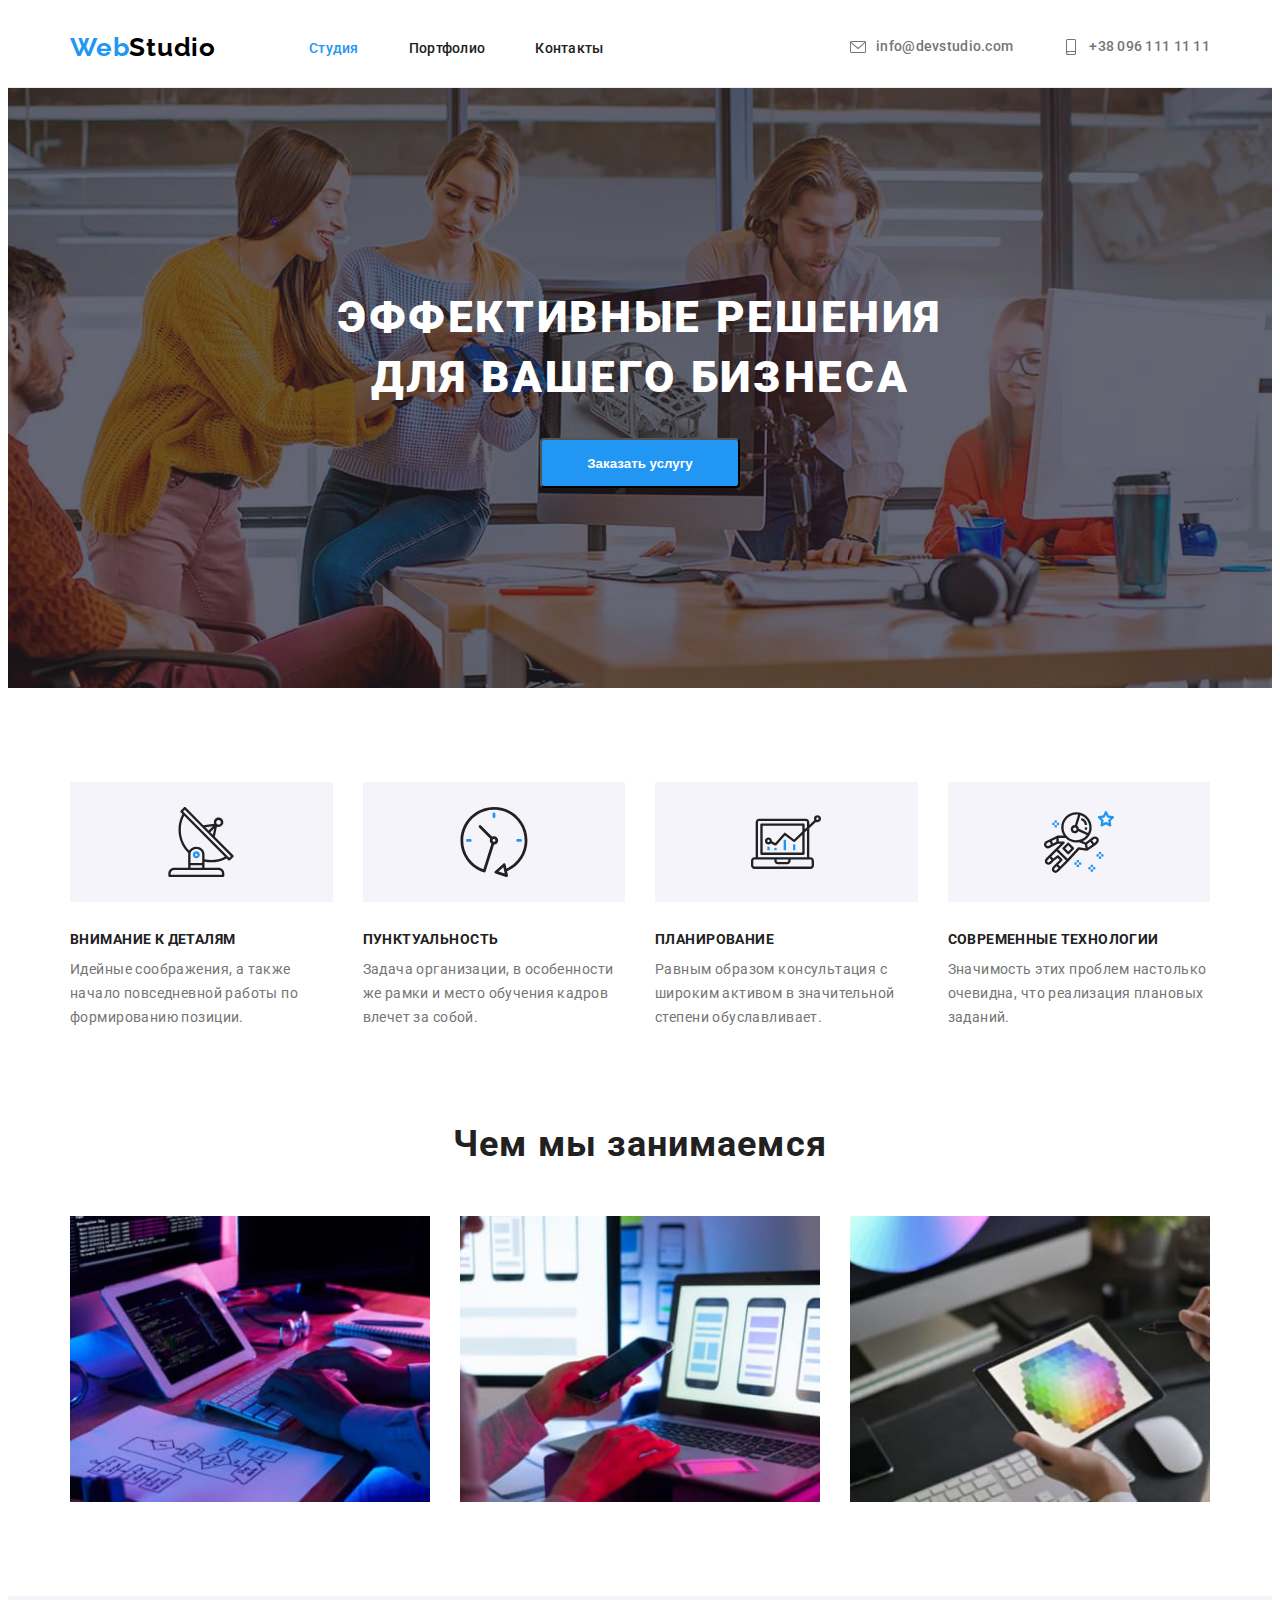
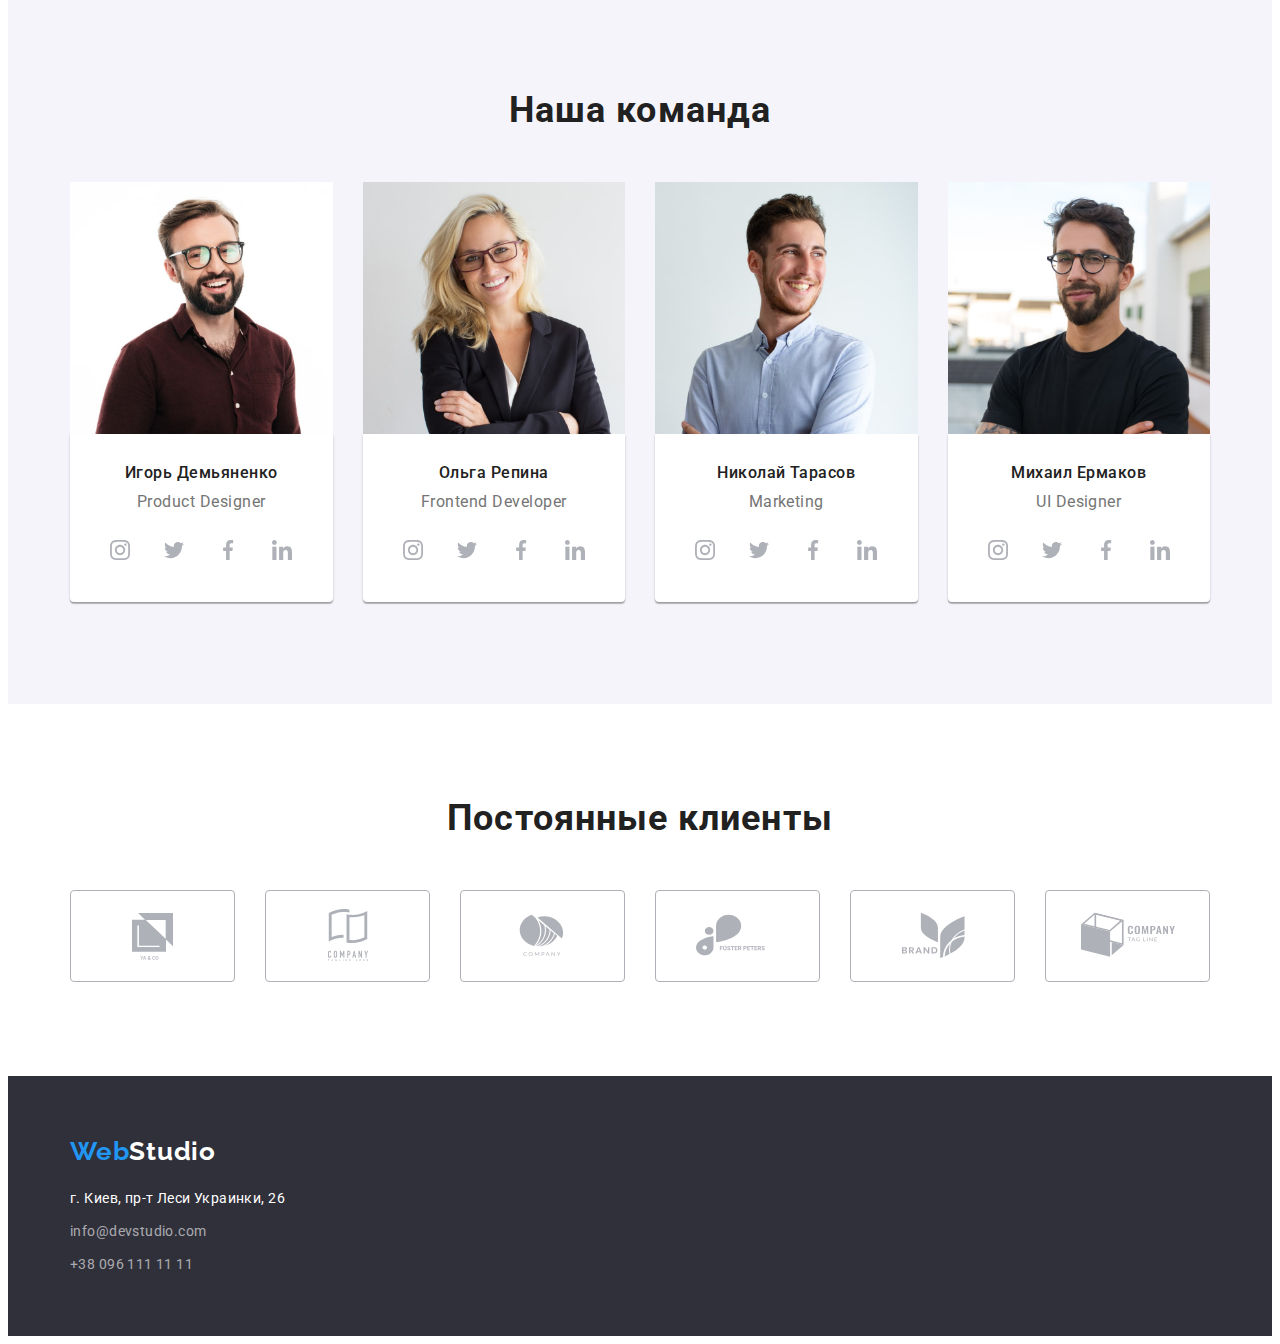
==== commit a2b97983: "creates clients section" ====
--- a/index.html
+++ b/index.html
@@ -267,6 +267,19 @@
             </ul>
         </div>
         </section>
+        <section class="clients section">
+            <div class="container container-clients">
+                <h2 class="title-clients title">Постоянные клиенты</h2>
+                    <ul class="list-clients list">
+                        <li class="item-clients"> <a href="" class="link-clients"> <svg class="icon-clients"> <use href="./images/icons.svg#icon-client-logo-first"></use> </svg></a></li>
+                        <li class="item-clients"> <a href="" class="link-clients"> <svg class="icon-clients"> <use href="./images/icons.svg#icon-client-logo-second"></use> </svg></a></li>
+                        <li class="item-clients"> <a href="" class="link-clients"> <svg class="icon-clients"> <use href="./images/icons.svg#icon-client-logo-third"></use> </svg></a></li>
+                        <li class="item-clients"> <a href="" class="link-clients"> <svg class="icon-clients"> <use href="./images/icons.svg#icon-client-logo-forth"></use> </svg></a></li>
+                        <li class="item-clients"> <a href="" class="link-clients"> <svg class="icon-clients"> <use href="./images/icons.svg#icon-client-logo-fifth"></use> </svg></a></li>
+                        <li class="item-clients"> <a href="" class="link-clients"> <svg class="icon-clients"> <use href="./images/icons.svg#icon-client-logo-sixth"></use> </svg></a></li>
+                    </ul>
+            </div>
+        </section>
     </main>
     <!--Footer-->
     <footer class="footer">
--- a/css/styles.css
+++ b/css/styles.css
@@ -361,6 +361,52 @@
   background-color: var(--accent-text-color);
   color: var(--white-color);
 }
+/*------------------------------------------------clents----------------------------------*/
+.title-clients {
+  font-weight: 700;
+  font-size: 36px;
+  line-height: 1.16;
+  text-align: center;
+  letter-spacing: 0.03em;
+  color: var(--secondary-text-color);
+  margin-bottom: 50px;
+}
+.list-clients {
+  display: flex;
+  justify-content: center;
+  align-items: center;
+}
+.item-clients {
+  display: flex;
+  width: 170px;
+  height: 92px;
+  border: 1px solid #afb1b8;
+  border-radius: 4px;
+  justify-content: center;
+  align-items: center;
+}
+.item-clients:focus,
+.item-clients:hover {
+  color: var(--accent-text-color);
+}
+.item-clients + .item-clients {
+  margin-left: 30px;
+}
+.link-clients {
+  width: 106px;
+  height: 60px;
+  display: flex;
+  justify-content: center;
+  align-items: center;
+  color: #afb1b8;
+}
+.link-clients:hover,
+.link-clients:focus {
+  color: var(--accent-text-color);
+}
+.icon-clients {
+  fill: currentColor;
+}
 /*------------------------------------------------footer----------------------------------*/
 .footer .link-logo {
   font-family: Raleway, sans-serif;
@@ -490,7 +536,11 @@
   margin-left: 30px;
   margin-top: 30px;
 }
-.item-projects:hover {
+.link-projects {
+  display: inline-block;
+}
+.link-projects:hover {
+  cursor: pointer;
   box-shadow: 0px 3px 1px rgba(0, 0, 0, 0.1), 0px 1px 2px rgba(0, 0, 0, 0.08),
     0px 2px 2px rgba(0, 0, 0, 0.12);
 }
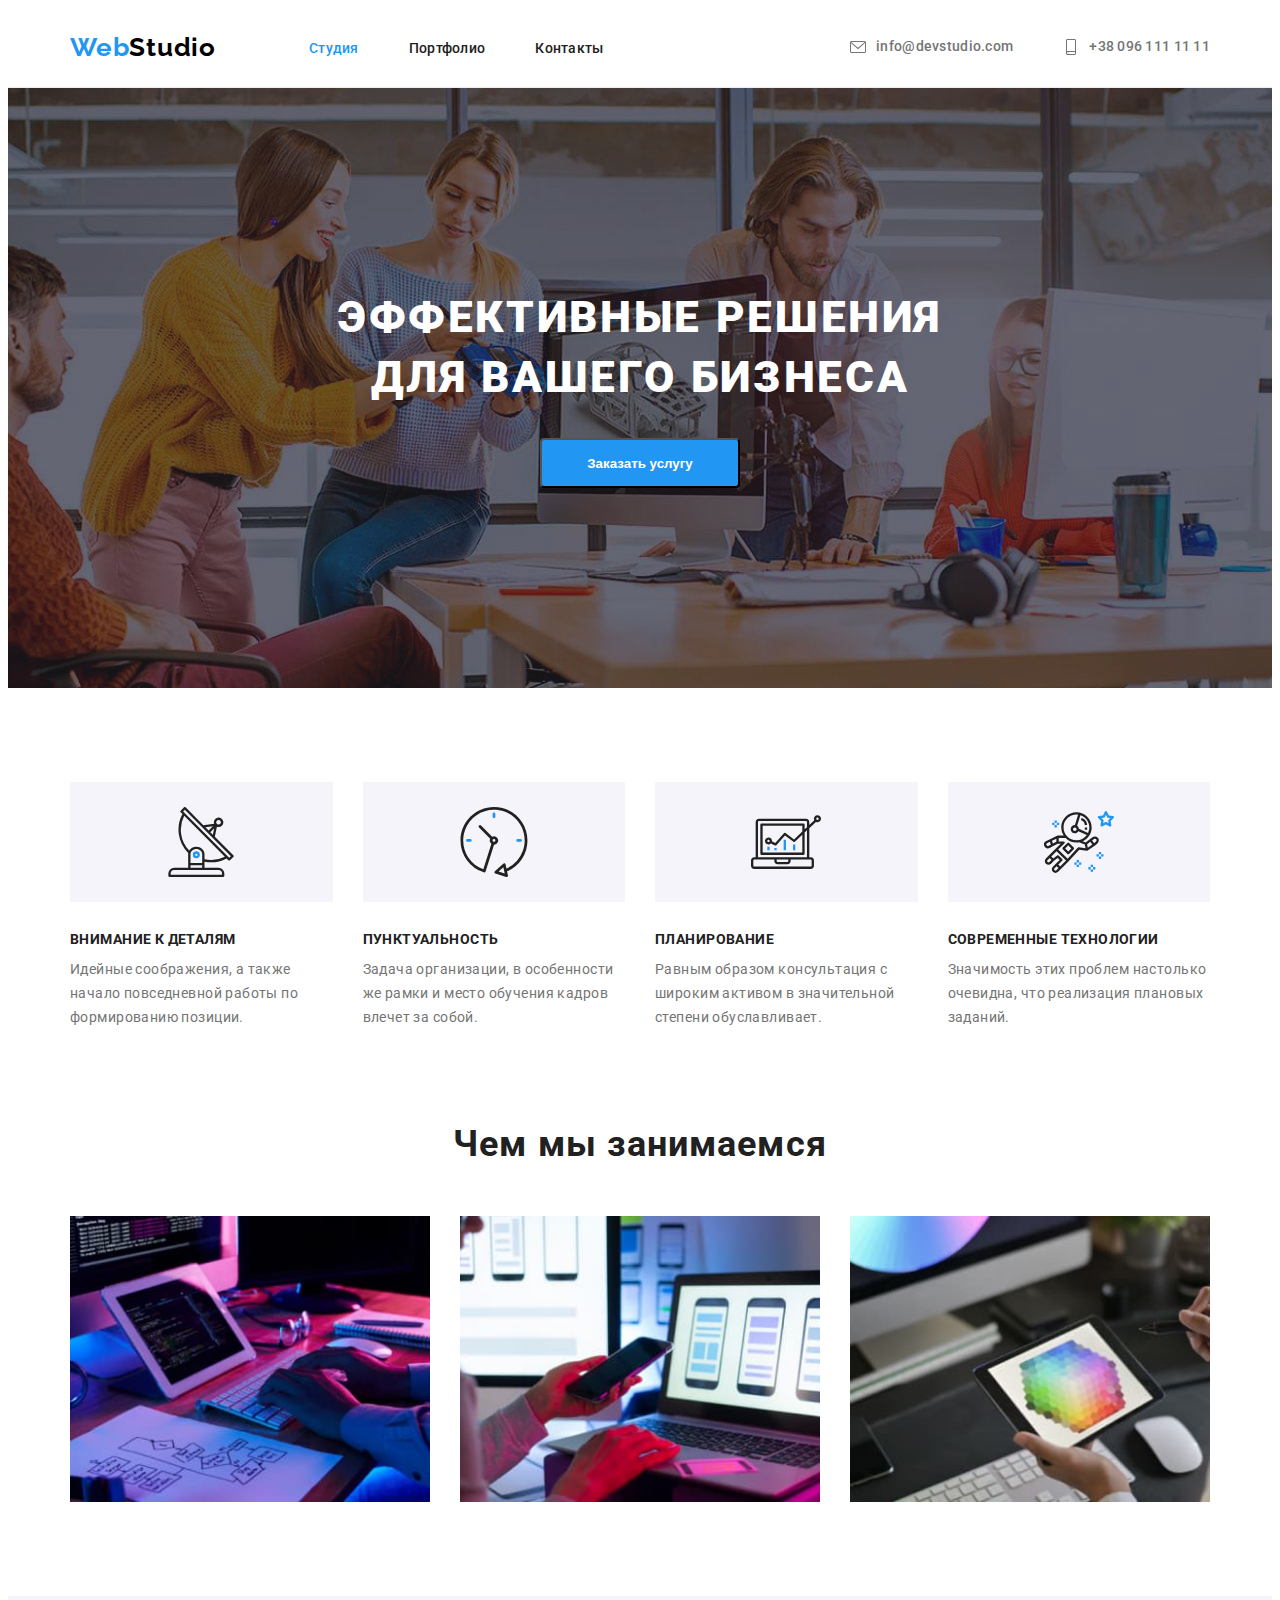
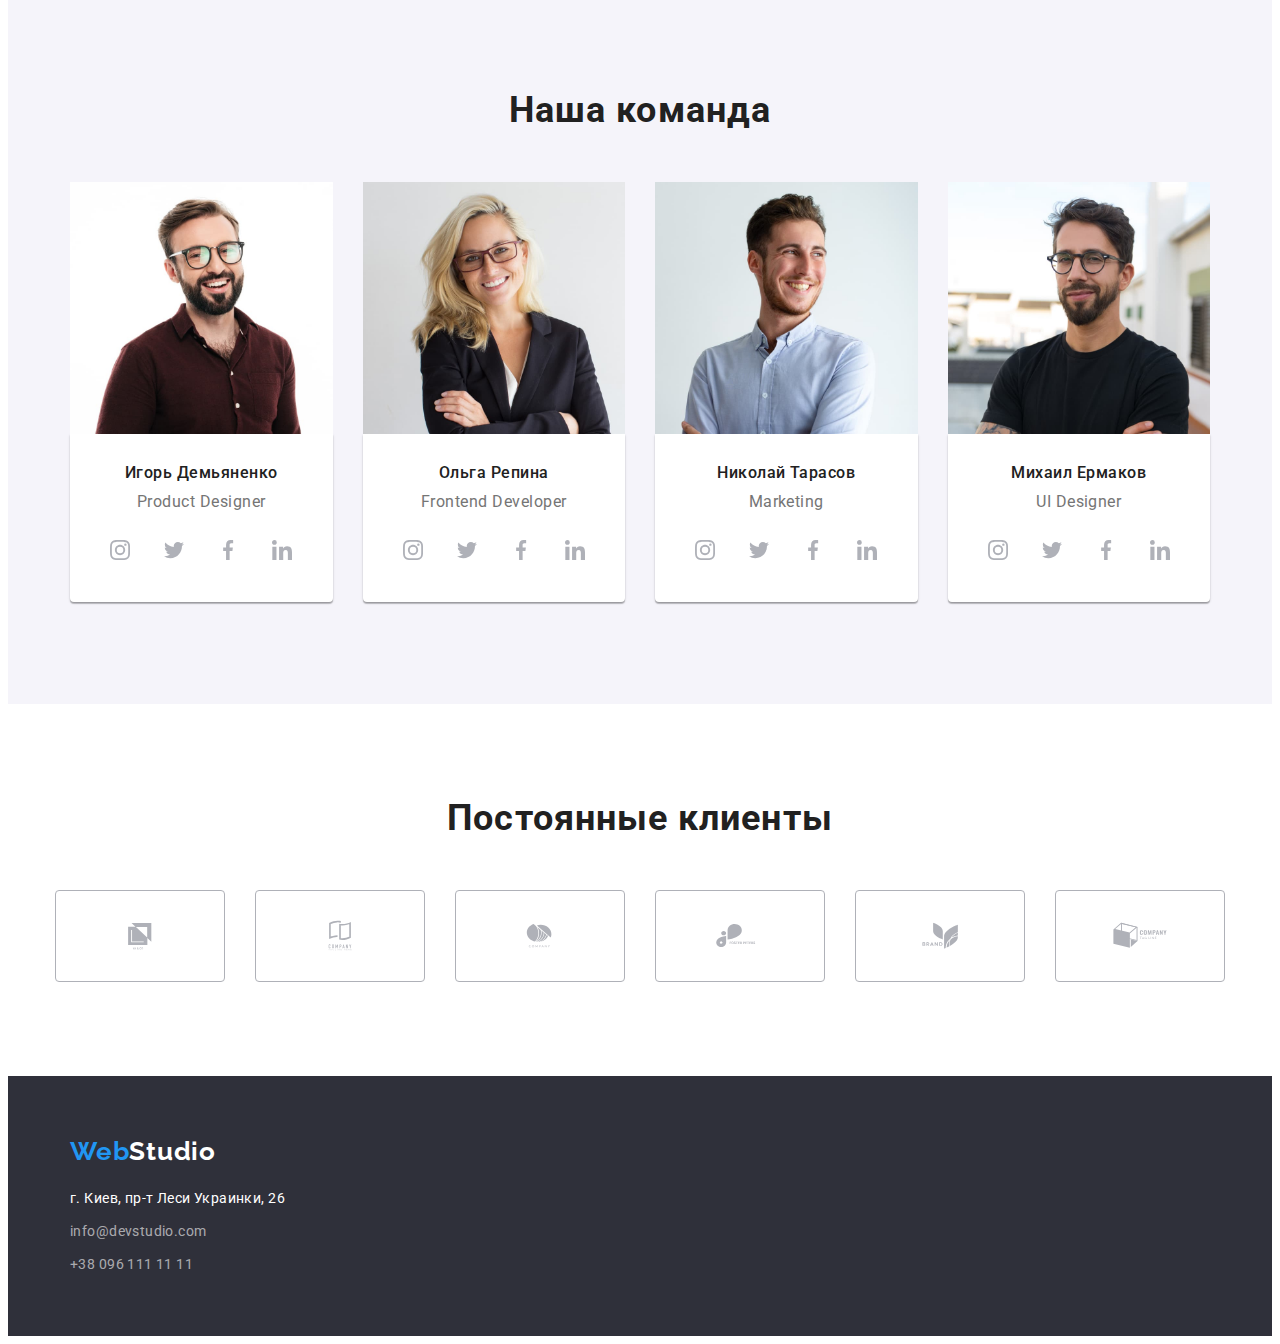
==== commit b0ea8b8f: "changes" ====
--- a/index.html
+++ b/index.html
@@ -271,12 +271,12 @@
             <div class="container container-clients">
                 <h2 class="title-clients title">Постоянные клиенты</h2>
                     <ul class="list-clients list">
-                        <li class="item-clients"> <a href="" class="link-clients"> <svg class="icon-clients"> <use href="./images/icons.svg#icon-client-logo-first"></use> </svg></a></li>
-                        <li class="item-clients"> <a href="" class="link-clients"> <svg class="icon-clients"> <use href="./images/icons.svg#icon-client-logo-second"></use> </svg></a></li>
-                        <li class="item-clients"> <a href="" class="link-clients"> <svg class="icon-clients"> <use href="./images/icons.svg#icon-client-logo-third"></use> </svg></a></li>
-                        <li class="item-clients"> <a href="" class="link-clients"> <svg class="icon-clients"> <use href="./images/icons.svg#icon-client-logo-forth"></use> </svg></a></li>
-                        <li class="item-clients"> <a href="" class="link-clients"> <svg class="icon-clients"> <use href="./images/icons.svg#icon-client-logo-fifth"></use> </svg></a></li>
-                        <li class="item-clients"> <a href="" class="link-clients"> <svg class="icon-clients"> <use href="./images/icons.svg#icon-client-logo-sixth"></use> </svg></a></li>
+                        <li class="item-clients"> <a href="" class="link-clients"> <svg class="icon-clients" width="106" height="60"> <use href="./images/icons.svg#icon-client-logo-first"></use> </svg></a></li>
+                        <li class="item-clients"> <a href="" class="link-clients"> <svg class="icon-clients" > <use href="./images/icons.svg#icon-client-logo-second"></use> </svg></a></li>
+                        <li class="item-clients"> <a href="" class="link-clients"> <svg class="icon-clients" > <use href="./images/icons.svg#icon-client-logo-third"></use> </svg></a></li>
+                        <li class="item-clients"> <a href="" class="link-clients"> <svg class="icon-clients" > <use href="./images/icons.svg#icon-client-logo-forth"></use> </svg></a></li>
+                        <li class="item-clients"> <a href="" class="link-clients"> <svg class="icon-clients" > <use href="./images/icons.svg#icon-client-logo-fifth"></use> </svg></a></li>
+                        <li class="item-clients"> <a href="" class="link-clients"> <svg class="icon-clients" > <use href="./images/icons.svg#icon-client-logo-sixth"></use> </svg></a></li>
                     </ul>
             </div>
         </section>
--- a/css/styles.css
+++ b/css/styles.css
@@ -378,23 +378,18 @@
 }
 .item-clients {
   display: flex;
+  justify-content: center;
+  align-items: center;
+}
+
+.item-clients + .item-clients {
+  margin-left: 30px;
+}
+.link-clients {
   width: 170px;
   height: 92px;
   border: 1px solid #afb1b8;
   border-radius: 4px;
-  justify-content: center;
-  align-items: center;
-}
-.item-clients:focus,
-.item-clients:hover {
-  color: var(--accent-text-color);
-}
-.item-clients + .item-clients {
-  margin-left: 30px;
-}
-.link-clients {
-  width: 106px;
-  height: 60px;
   display: flex;
   justify-content: center;
   align-items: center;
@@ -403,8 +398,11 @@
 .link-clients:hover,
 .link-clients:focus {
   color: var(--accent-text-color);
+  border-color: var(--accent-text-color);
 }
 .icon-clients {
+  width: 106px;
+  max-height: 60px;
   fill: currentColor;
 }
 /*------------------------------------------------footer----------------------------------*/
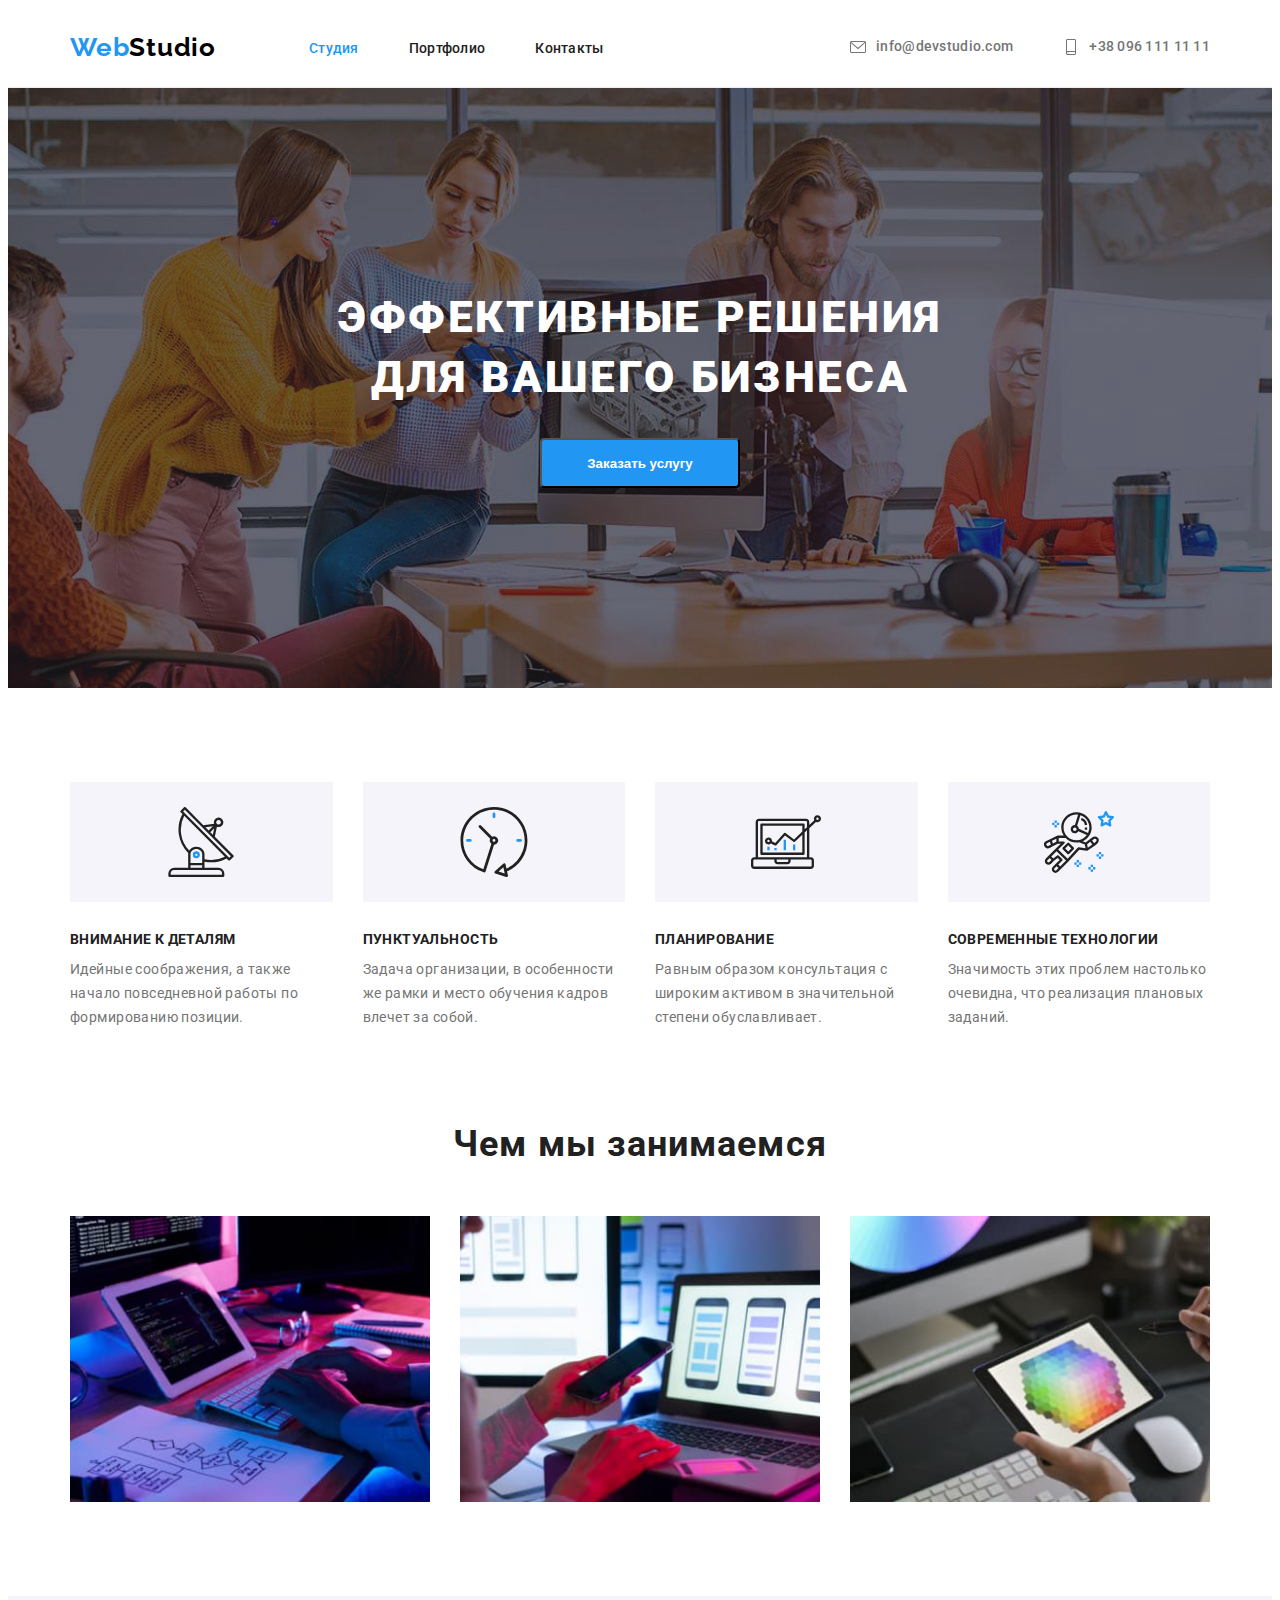
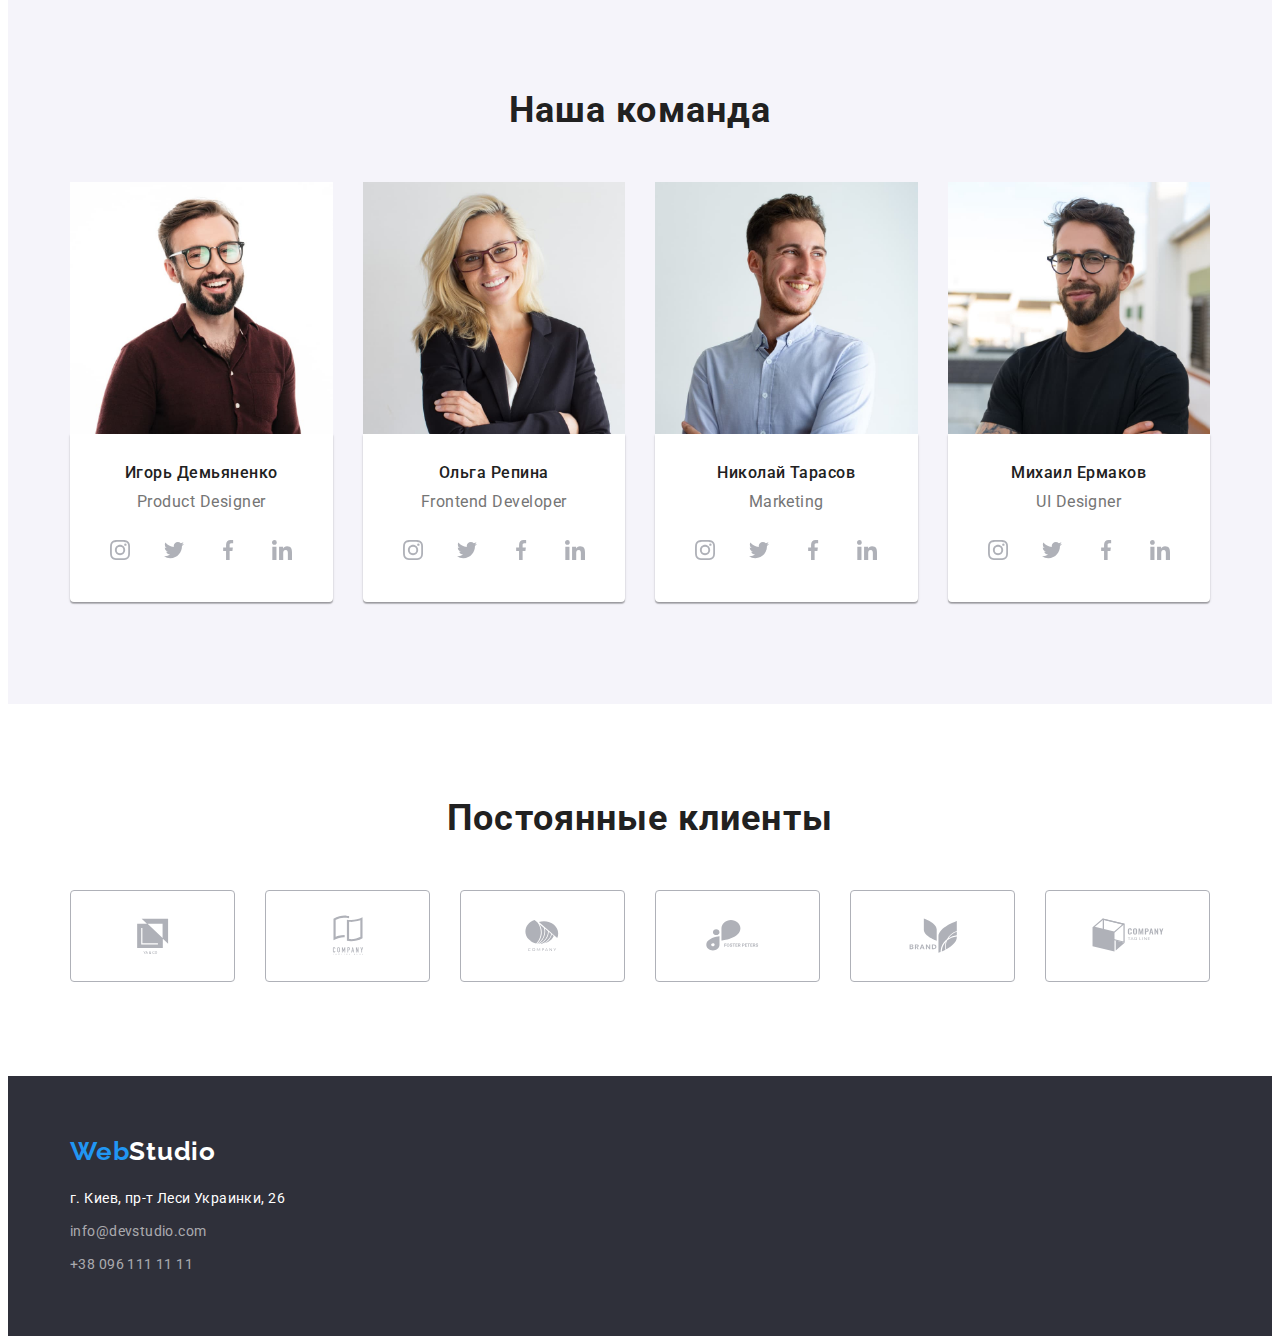
==== commit f8130c8f: "updates  slients section" ====
--- a/index.html
+++ b/index.html
@@ -271,7 +271,7 @@
             <div class="container container-clients">
                 <h2 class="title-clients title">Постоянные клиенты</h2>
                     <ul class="list-clients list">
-                        <li class="item-clients"> <a href="" class="link-clients"> <svg class="icon-clients" width="106" height="60"> <use href="./images/icons.svg#icon-client-logo-first"></use> </svg></a></li>
+                        <li class="item-clients"> <a href="" class="link-clients"> <svg class="icon-clients" > <use href="./images/icons.svg#icon-client-logo-first"></use> </svg></a></li>
                         <li class="item-clients"> <a href="" class="link-clients"> <svg class="icon-clients" > <use href="./images/icons.svg#icon-client-logo-second"></use> </svg></a></li>
                         <li class="item-clients"> <a href="" class="link-clients"> <svg class="icon-clients" > <use href="./images/icons.svg#icon-client-logo-third"></use> </svg></a></li>
                         <li class="item-clients"> <a href="" class="link-clients"> <svg class="icon-clients" > <use href="./images/icons.svg#icon-client-logo-forth"></use> </svg></a></li>
--- a/css/styles.css
+++ b/css/styles.css
@@ -377,6 +377,8 @@
   align-items: center;
 }
 .item-clients {
+  width: 170px;
+  height: 92px;
   display: flex;
   justify-content: center;
   align-items: center;
@@ -386,8 +388,8 @@
   margin-left: 30px;
 }
 .link-clients {
-  width: 170px;
-  height: 92px;
+  width: 100%;
+  height: 100%;
   border: 1px solid #afb1b8;
   border-radius: 4px;
   display: flex;
@@ -402,8 +404,7 @@
 }
 .icon-clients {
   width: 106px;
-  max-height: 60px;
-  fill: currentColor;
+  height: 60px;
 }
 /*------------------------------------------------footer----------------------------------*/
 .footer .link-logo {
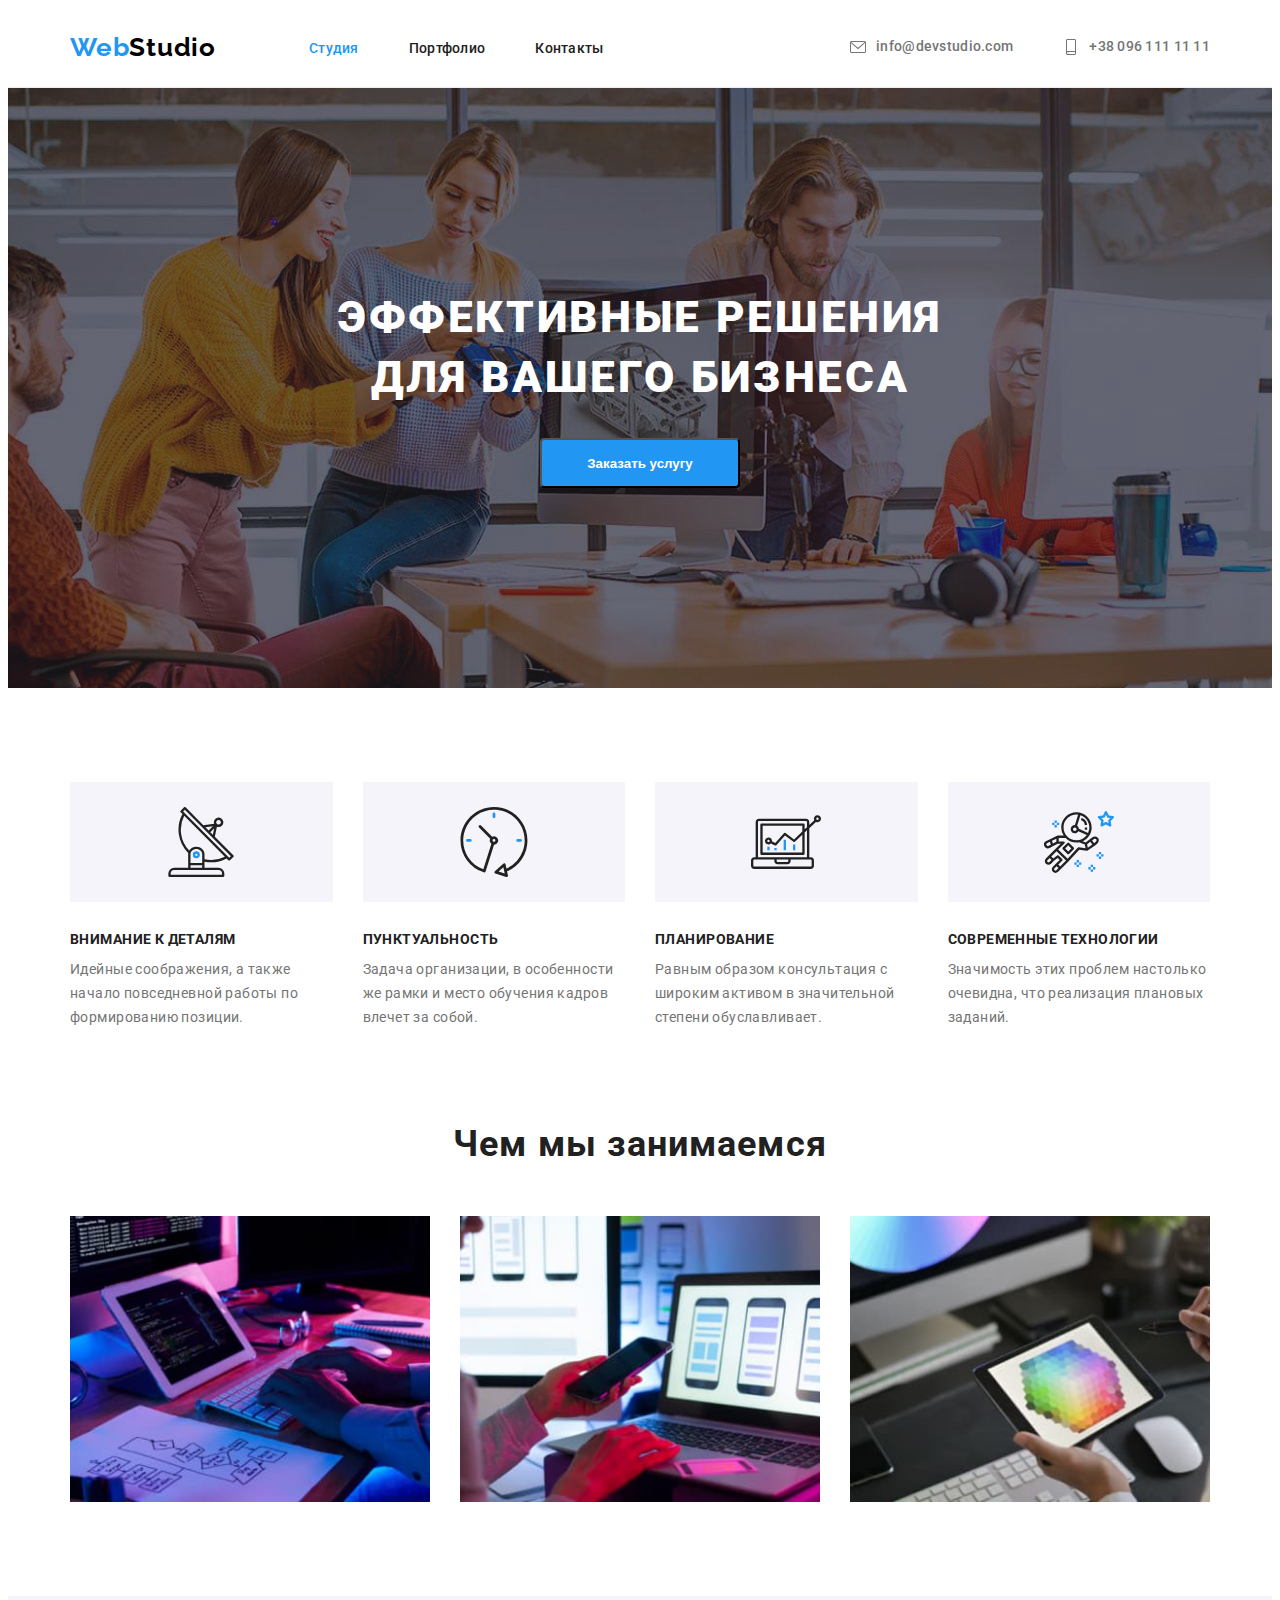
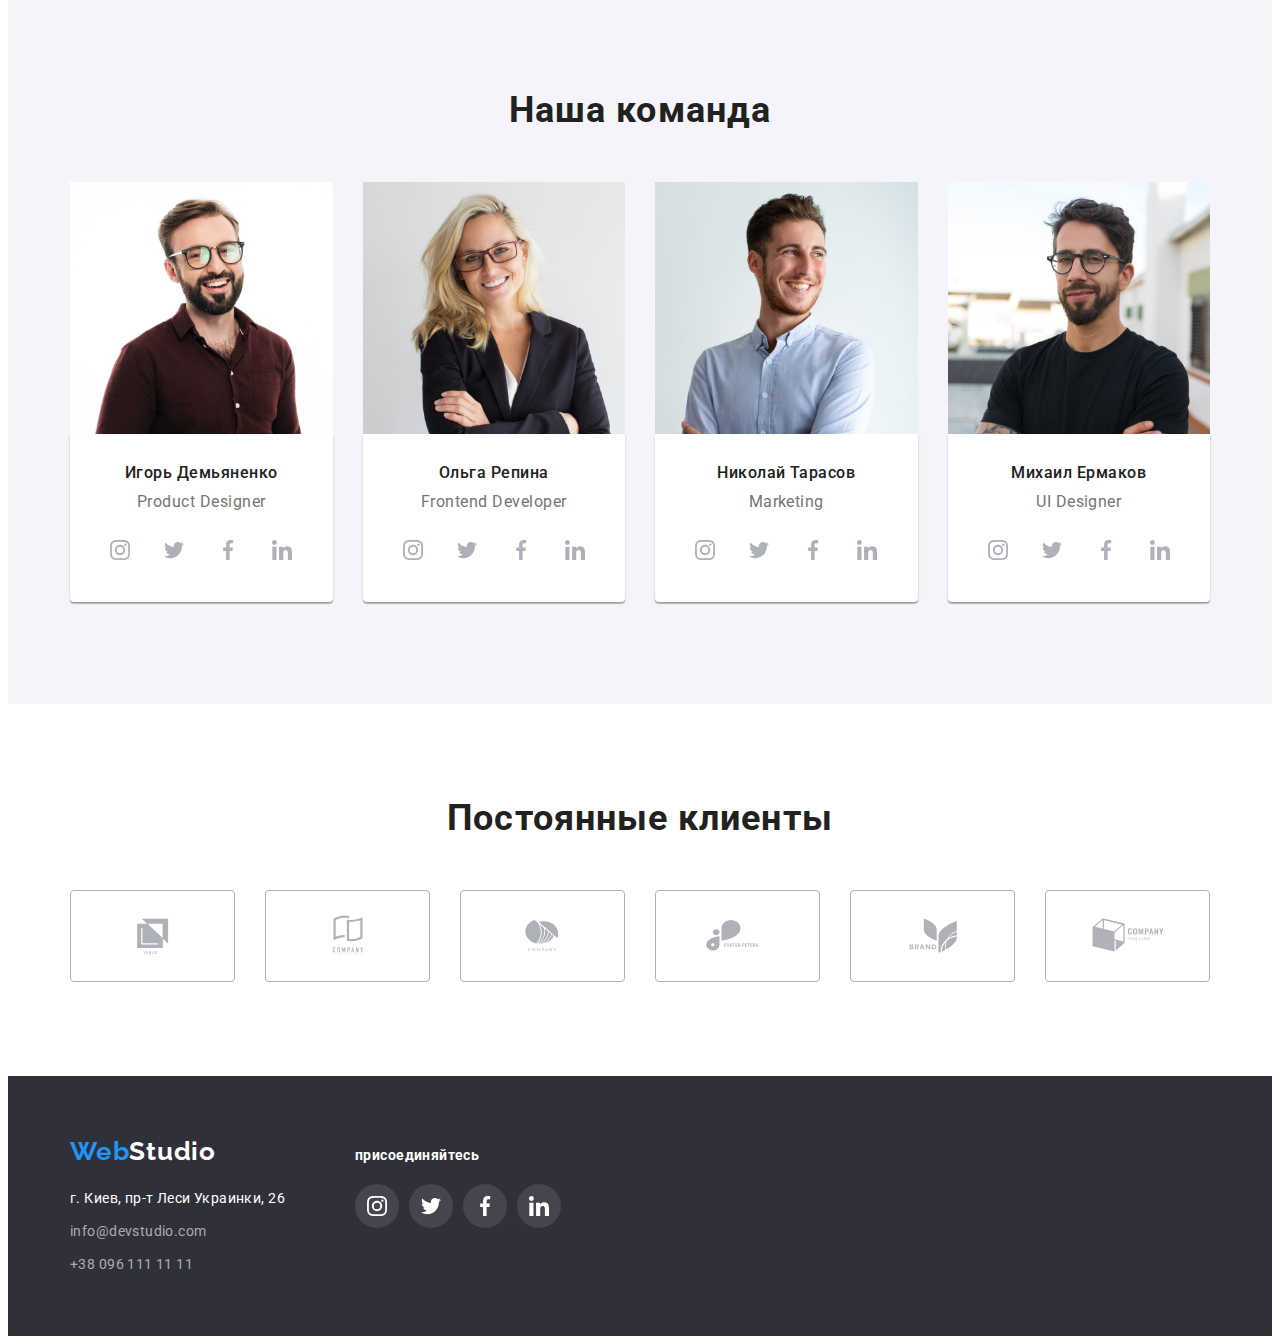
==== commit d4b097ed: "sets final changes" ====
--- a/index.html
+++ b/index.html
@@ -267,6 +267,7 @@
             </ul>
         </div>
         </section>
+        <!--Clients-->
         <section class="clients section">
             <div class="container container-clients">
                 <h2 class="title-clients title">Постоянные клиенты</h2>
@@ -283,14 +284,39 @@
     </main>
     <!--Footer-->
     <footer class="footer">
-    <div class="container">
+<div class="container footer-container">
+        <div class="address-block">
         <a href="./index.html" class="link-logo link logo-footer"><span class="accent-logo">Web</span><span class="part-logo">Studio</span></a>
         <address class="address footer-address">г. Киев, пр-т Леси Украинки, 26</address>
         <ul class="list-direction list">
             <li class="item footer-item"><a href="mailto:info@devstudio.com" class="link link-footer">info@devstudio.com</a></li>
             <li class="item footer-item"><a href="tel:+380961111111" class="link link-footer">+38 096 111 11 11</a></li>
         </ul> 
+        </div>
+    <div class="join">
+        <h3 class="join-title">присоединяйтесь</h3>
+        <ul class="join-list list"> 
+            <li class="join-item">
+                <a href="" class="join-link link"> <svg class="join-icon" width="20" height="20"> <use href="./images/icons.svg#icon-instagram"></use></svg></a>
+            </li>
+            <li class="join-item">
+                <a href="" class="join-link link"> <svg class="join-icon" width="20" height="20">
+                        <use href="./images/icons.svg#icon-twitter"></use>
+                    </svg></a>
+            </li>
+            <li class="join-item">
+                <a href="" class="join-link link"> <svg class="join-icon" width="20" height="20">
+                        <use href="./images/icons.svg#icon-facebook"></use>
+                    </svg></a>
+            </li>
+            <li class="join-item">
+                <a href="" class="join-link link"> <svg class="join-icon" width="20" height="20">
+                        <use href="./images/icons.svg#icon-linkedin"></use>
+                    </svg></a>
+            </li>
+        </ul>
     </div>
+</div>
     </footer>
 
 </body>
--- a/css/styles.css
+++ b/css/styles.css
@@ -246,14 +246,14 @@
 }
 .benefits-item-block {
   display: flex;
+  justify-content: center;
+  align-items: center;
   max-width: 270px;
   height: 120px;
   background-color: #f5f4fa;
   margin-bottom: 30px;
 }
-.benefits-icon {
-  margin: auto;
-}
+
 /*------------------------------------------------work----------------------------------*/
 .work {
   padding-top: 0;
@@ -432,8 +432,9 @@
   background-color: var(--background-accent-color);
   padding-top: 60px;
   padding-bottom: 60px;
-}
-
+  max-width: 1600px;
+  margin: 0 auto;
+}
 .footer .list-direction {
   font-size: 14px;
   font-weight: 400;
@@ -441,7 +442,6 @@
   letter-spacing: 0.03em;
   color: rgba(255, 255, 255, 0.6);
 }
-
 .footer-address {
   margin-top: 20px;
   margin-bottom: 9px;
@@ -462,6 +462,47 @@
 .link-footer:hover,
 .link-footer:focus {
   color: var(--accent-text-color);
+}
+.footer-container {
+  display: flex;
+  justify-content: start;
+  align-items: baseline;
+}
+.address-block {
+  margin-right: 70px;
+}
+.join-list {
+  display: flex;
+}
+.join-title {
+  font-style: 700;
+  font-size: 14px;
+  line-height: 1.14;
+  letter-spacing: 0.03em;
+  color: var(--white-color);
+  margin-bottom: 20px;
+  display: flex;
+}
+.join-item {
+  width: 44px;
+  height: 44px;
+}
+.join-link {
+  width: 100%;
+  height: 100%;
+  border-radius: 50%;
+  display: flex;
+  align-items: center;
+  justify-content: center;
+  background-color: rgba(255, 255, 255, 0.1);
+  color: var(--white-color);
+}
+.join-link:hover,
+.join-link:focus {
+  background-color: var(--accent-text-color);
+}
+.join-item + .join-item {
+  margin-left: 10px;
 }
 /*------------------------------------------------Portfolio Projects----------------------------------*/
 .projects {
